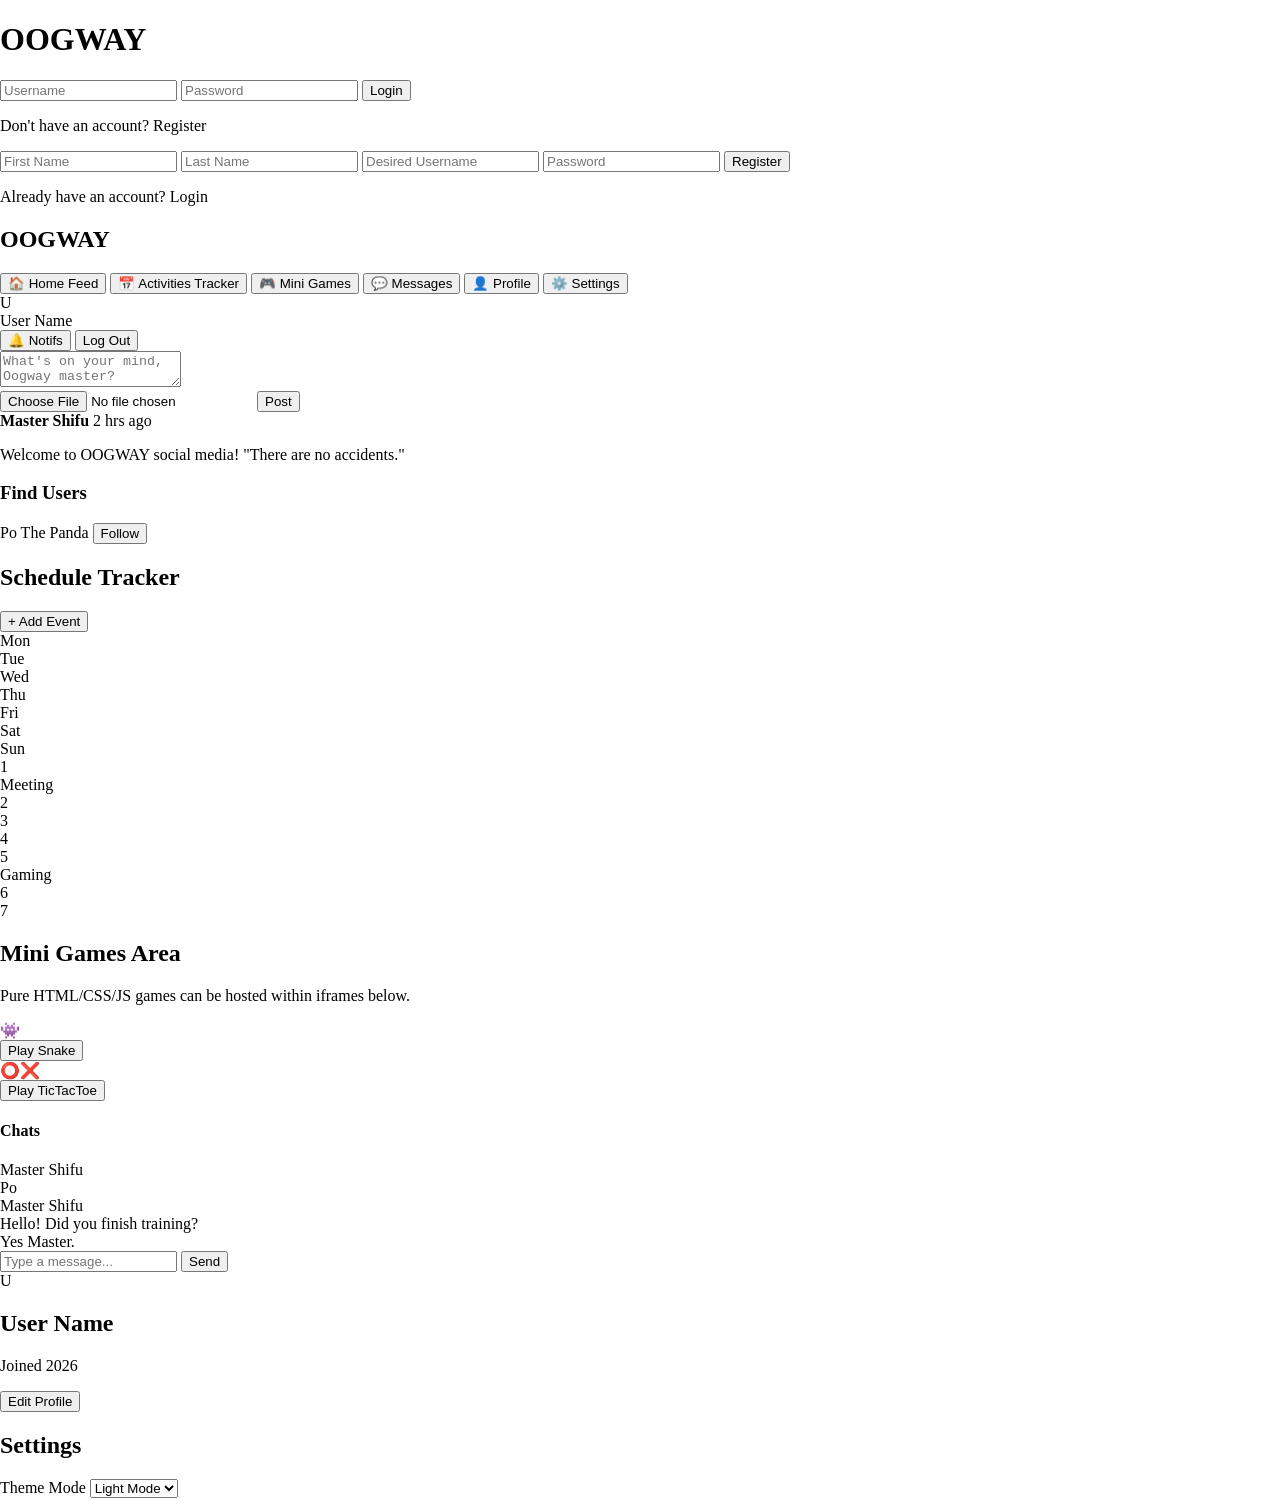
==== index.html @ 8c73542b "Initial commit" ====
<!DOCTYPE html>
<html lang="en">
<head>
    <meta charset="UTF-8">
    <meta name="viewport" content="width=device-width, initial-scale=1.0">
    <title>OOGWAY</title>
    <!-- Light & Dark Mode Variable Definitions -->
    <style>
        :root {
            --bg-main: #f0f2f5;
            --bg-card: #ffffff;
            --text-main: #050505;
            --text-sec: #65676B;
            --border: #ced0d4;
            --primary: #1877f2;
            --primary-hover: #166fe5;
        }
        body.dark {
            --bg-main: #18191a;
            --bg-card: #242526;
            --text-main: #e4e6eb;
            --text-sec: #b0b3b8;
            --border: #3e4042;
            --primary: #2d88ff;
            --primary-hover: #1877f2;
        }
        body { margin: 0; padding: 0; overflow: hidden; transition: 0.3s background; }
        
        /* Hide scrollbars for cleaner UI but allow scrolling */
        ::-webkit-scrollbar { width: 8px; }
        ::-webkit-scrollbar-thumb { background: var(--border); border-radius: 4px; }
    </style>
    <script src="https://isaiahnoelpulidosalazar.github.io/js/ECStyleSheet.js"></script>
</head>
<body class="backgroundColor-var(--bg-main) color-var(--text-main)">

    <!-- Authentication View -->
    <div id="auth-view" class="display-flex justifyContent-center alignItems-center height-100vh">
        <div class="eccard padding-30px width-400px backgroundColor-var(--bg-card)">
            <h1 class="textAlign-center color-var(--primary) margin-0_0_20px_0">OOGWAY</h1>
            
            <form id="login-form" class="display-flex flexDirection-column gap-15px">
                <input type="text" id="l-user" placeholder="Username" class="padding-10px border-1px_solid_var(--border) borderRadius-5px backgroundColor-var(--bg-main) color-var(--text-main)" required>
                <input type="password" id="l-pass" placeholder="Password" class="padding-10px border-1px_solid_var(--border) borderRadius-5px backgroundColor-var(--bg-main) color-var(--text-main)" required>
                <button type="submit" class="padding-10px backgroundColor-var(--primary) color-white border-none borderRadius-5px cursor-pointer ecbounce-5">Login</button>
                <p class="textAlign-center fontSize-14px cursor-pointer color-var(--text-sec) hover:color-var(--primary)" onclick="toggleAuth()">Don't have an account? Register</p>
            </form>

            <form id="register-form" class="display-none flexDirection-column gap-15px">
                <input type="text" id="r-fn" placeholder="First Name" class="padding-10px border-1px_solid_var(--border) borderRadius-5px backgroundColor-var(--bg-main) color-var(--text-main)" required>
                <input type="text" id="r-ln" placeholder="Last Name" class="padding-10px border-1px_solid_var(--border) borderRadius-5px backgroundColor-var(--bg-main) color-var(--text-main)" required>
                <input type="text" id="r-user" placeholder="Desired Username" class="padding-10px border-1px_solid_var(--border) borderRadius-5px backgroundColor-var(--bg-main) color-var(--text-main)" required>
                <input type="password" id="r-pass" placeholder="Password" class="padding-10px border-1px_solid_var(--border) borderRadius-5px backgroundColor-var(--bg-main) color-var(--text-main)" required>
                <button type="submit" class="padding-10px backgroundColor-#28a745 color-white border-none borderRadius-5px cursor-pointer ecbounce-5">Register</button>
                <p class="textAlign-center fontSize-14px cursor-pointer color-var(--text-sec) hover:color-var(--primary)" onclick="toggleAuth()">Already have an account? Login</p>
            </form>
        </div>
    </div>

    <!-- Main App View -->
    <div id="app-view" class="display-none width-100vw height-100vh display-flex">
        
        <!-- Sidebar -->
        <div class="width-250px backgroundColor-var(--bg-card) borderRight-1px_solid_var(--border) display-flex flexDirection-column mobile:display-none">
            <h2 class="padding-20px color-var(--primary) margin-0 borderBottom-1px_solid_var(--border)">OOGWAY</h2>
            <nav class="display-flex flexDirection-column padding-15px gap-10px flex-1">
                <button onclick="switchTab('home')" class="textAlign-left padding-10px backgroundColor-transparent border-none fontSize-16px cursor-pointer borderRadius-5px color-var(--text-main) hover:backgroundColor-var(--bg-main) ecbounce-2">🏠 Home Feed</button>
                <button onclick="switchTab('activities')" class="textAlign-left padding-10px backgroundColor-transparent border-none fontSize-16px cursor-pointer borderRadius-5px color-var(--text-main) hover:backgroundColor-var(--bg-main) ecbounce-2">📅 Activities Tracker</button>
                <button onclick="switchTab('games')" class="textAlign-left padding-10px backgroundColor-transparent border-none fontSize-16px cursor-pointer borderRadius-5px color-var(--text-main) hover:backgroundColor-var(--bg-main) ecbounce-2">🎮 Mini Games</button>
                <button onclick="switchTab('messages')" class="textAlign-left padding-10px backgroundColor-transparent border-none fontSize-16px cursor-pointer borderRadius-5px color-var(--text-main) hover:backgroundColor-var(--bg-main) ecbounce-2">💬 Messages</button>
                <button onclick="switchTab('profile')" class="textAlign-left padding-10px backgroundColor-transparent border-none fontSize-16px cursor-pointer borderRadius-5px color-var(--text-main) hover:backgroundColor-var(--bg-main) ecbounce-2">👤 Profile</button>
                <button onclick="switchTab('settings')" class="textAlign-left padding-10px backgroundColor-transparent border-none fontSize-16px cursor-pointer borderRadius-5px color-var(--text-main) hover:backgroundColor-var(--bg-main) ecbounce-2">⚙️ Settings</button>
            </nav>
        </div>

        <!-- Main Area -->
        <div class="flex-1 display-flex flexDirection-column overflow-hidden">
            
            <!-- Topbar -->
            <div class="height-60px backgroundColor-var(--bg-card) borderBottom-1px_solid_var(--border) display-flex justifyContent-space-between alignItems-center padding-0_20px">
                <div class="display-flex alignItems-center gap-10px">
                    <div class="width-35px height-35px borderRadius-50% backgroundColor-var(--primary) color-white display-flex justifyContent-center alignItems-center">U</div>
                    <span id="topbar-user" class="fontWeight-bold">User Name</span>
                </div>
                <div class="display-flex gap-15px">
                    <button class="backgroundColor-var(--bg-main) border-none padding-8px_15px borderRadius-20px cursor-pointer color-var(--text-main) ecbounce-5">🔔 Notifs</button>
                    <button onclick="logout()" class="backgroundColor-#dc3545 color-white border-none padding-8px_15px borderRadius-20px cursor-pointer ecbounce-5">Log Out</button>
                </div>
            </div>

            <!-- Content Views -->
            <div class="flex-1 overflowY-auto padding-20px position-relative display-flex justifyContent-center">
                
                <!-- Home / Social Feed -->
                <div id="view-home" class="width-100% maxWidth-600px display-flex flexDirection-column gap-20px">
                    
                    <!-- Create Post -->
                    <div class="eccard padding-15px backgroundColor-var(--bg-card)">
                        <textarea id="post-text" placeholder="What's on your mind, Oogway master?" class="width-100% minHeight-80px border-none backgroundColor-transparent color-var(--text-main) fontSize-16px resize-none outline-none"></textarea>
                        <div class="display-flex justifyContent-space-between alignItems-center marginTop-10px borderTop-1px_solid_var(--border) paddingTop-10px">
                            <input type="file" id="post-img" class="color-var(--text-sec) fontSize-12px">
                            <button onclick="createPost()" class="backgroundColor-var(--primary) color-white border-none padding-8px_20px borderRadius-5px cursor-pointer ecbounce-5">Post</button>
                        </div>
                    </div>

                    <!-- Feed Container -->
                    <div id="feed-container" class="display-flex flexDirection-column gap-15px">
                        <!-- Post templates go here dynamically -->
                        <div class="eccard padding-15px backgroundColor-var(--bg-card)">
                            <div class="display-flex alignItems-center gap-10px marginBottom-10px">
                                <b>Master Shifu</b> <span class="color-var(--text-sec) fontSize-12px">2 hrs ago</span>
                            </div>
                            <p class="margin-0">Welcome to OOGWAY social media! "There are no accidents."</p>
                        </div>
                    </div>

                    <!-- Find Users to Follow -->
                    <div class="eccard padding-15px backgroundColor-var(--bg-card) marginTop-20px">
                        <h3 class="margin-0_0_15px_0">Find Users</h3>
                        <div class="display-flex justifyContent-space-between alignItems-center borderBottom-1px_solid_var(--border) paddingBottom-10px">
                            <span>Po The Panda</span>
                            <button class="backgroundColor-var(--primary) color-white border-none padding-5px_10px borderRadius-5px cursor-pointer">Follow</button>
                        </div>
                    </div>
                </div>

                <!-- Activities / Calendar -->
                <div id="view-activities" class="display-none width-100% maxWidth-800px flexDirection-column gap-20px">
                    <div class="display-flex justifyContent-space-between alignItems-center">
                        <h2>Schedule Tracker</h2>
                        <button class="backgroundColor-var(--primary) color-white border-none padding-10px_20px borderRadius-5px cursor-pointer">+ Add Event</button>
                    </div>
                    <!-- Calendar Grid (7 columns using ecgrid) -->
                    <div class="ecgrid-7x5 gap-10px">
                        <!-- Mon - Sun Headers -->
                        <div class="textAlign-center fontWeight-bold">Mon</div><div class="textAlign-center fontWeight-bold">Tue</div>
                        <div class="textAlign-center fontWeight-bold">Wed</div><div class="textAlign-center fontWeight-bold">Thu</div>
                        <div class="textAlign-center fontWeight-bold">Fri</div><div class="textAlign-center fontWeight-bold">Sat</div>
                        <div class="textAlign-center fontWeight-bold">Sun</div>
                        <!-- Mock Days -->
                        <div class="minHeight-80px border-1px_solid_var(--border) padding-5px backgroundColor-var(--bg-card)">
                            <span class="fontSize-12px">1</span>
                            <div class="backgroundColor-#28a745 color-white fontSize-10px padding-2px borderRadius-3px marginTop-5px">Meeting</div>
                        </div>
                        <div class="minHeight-80px border-1px_solid_var(--border) padding-5px backgroundColor-var(--bg-card)"><span class="fontSize-12px">2</span></div>
                        <div class="minHeight-80px border-1px_solid_var(--border) padding-5px backgroundColor-var(--bg-card)"><span class="fontSize-12px">3</span></div>
                        <div class="minHeight-80px border-1px_solid_var(--border) padding-5px backgroundColor-var(--bg-card)"><span class="fontSize-12px">4</span></div>
                        <div class="minHeight-80px border-1px_solid_var(--border) padding-5px backgroundColor-var(--bg-card)">
                            <span class="fontSize-12px">5</span>
                            <div class="backgroundColor-var(--primary) color-white fontSize-10px padding-2px borderRadius-3px marginTop-5px">Gaming</div>
                        </div>
                        <div class="minHeight-80px border-1px_solid_var(--border) padding-5px backgroundColor-var(--bg-card)"><span class="fontSize-12px">6</span></div>
                        <div class="minHeight-80px border-1px_solid_var(--border) padding-5px backgroundColor-var(--bg-card)"><span class="fontSize-12px">7</span></div>
                    </div>
                </div>

                <!-- Mini Games Section -->
                <div id="view-games" class="display-none width-100% maxWidth-800px flexDirection-column gap-20px">
                    <h2>Mini Games Area</h2>
                    <p class="color-var(--text-sec)">Pure HTML/CSS/JS games can be hosted within iframes below.</p>
                    <div class="ecgrid-2x2 gap-20px">
                        <div class="eccard padding-20px backgroundColor-var(--bg-card) display-flex flexDirection-column alignItems-center">
                            <div class="width-100% height-150px backgroundColor-var(--bg-main) marginBottom-15px display-flex justifyContent-center alignItems-center">👾</div>
                            <button class="width-100% backgroundColor-var(--primary) color-white border-none padding-10px borderRadius-5px cursor-pointer ecbounce-5">Play Snake</button>
                        </div>
                        <div class="eccard padding-20px backgroundColor-var(--bg-card) display-flex flexDirection-column alignItems-center">
                            <div class="width-100% height-150px backgroundColor-var(--bg-main) marginBottom-15px display-flex justifyContent-center alignItems-center">⭕❌</div>
                            <button class="width-100% backgroundColor-var(--primary) color-white border-none padding-10px borderRadius-5px cursor-pointer ecbounce-5">Play TicTacToe</button>
                        </div>
                    </div>
                </div>

                <!-- Messages -->
                <div id="view-messages" class="display-none width-100% maxWidth-800px height-100% flexDirection-row gap-15px">
                    <div class="width-200px eccard backgroundColor-var(--bg-card) padding-10px overflowY-auto">
                        <h4 class="margin-0_0_10px_0">Chats</h4>
                        <div class="padding-10px backgroundColor-var(--bg-main) borderRadius-5px cursor-pointer marginBottom-5px">Master Shifu</div>
                        <div class="padding-10px hover:backgroundColor-var(--bg-main) borderRadius-5px cursor-pointer">Po</div>
                    </div>
                    <div class="flex-1 eccard backgroundColor-var(--bg-card) display-flex flexDirection-column">
                        <div class="padding-15px borderBottom-1px_solid_var(--border) fontWeight-bold">Master Shifu</div>
                        <div class="flex-1 padding-15px overflowY-auto display-flex flexDirection-column gap-10px">
                            <div class="alignSelf-flex-start backgroundColor-var(--bg-main) padding-10px borderRadius-10px">Hello! Did you finish training?</div>
                            <div class="alignSelf-flex-end backgroundColor-var(--primary) color-white padding-10px borderRadius-10px">Yes Master.</div>
                        </div>
                        <div class="padding-10px borderTop-1px_solid_var(--border) display-flex gap-10px">
                            <input type="text" class="flex-1 border-1px_solid_var(--border) borderRadius-20px padding-0_15px backgroundColor-var(--bg-main) color-var(--text-main)" placeholder="Type a message...">
                            <button class="backgroundColor-var(--primary) color-white border-none padding-10px_15px borderRadius-20px cursor-pointer">Send</button>
                        </div>
                    </div>
                </div>

                <!-- Profile -->
                <div id="view-profile" class="display-none width-100% maxWidth-600px flexDirection-column gap-20px">
                    <div class="eccard padding-30px backgroundColor-var(--bg-card) display-flex flexDirection-column alignItems-center">
                        <div class="width-100px height-100px borderRadius-50% backgroundColor-var(--primary) color-white display-flex justifyContent-center alignItems-center fontSize-40px marginBottom-15px">U</div>
                        <h2 id="prof-name" class="margin-0">User Name</h2>
                        <p class="color-var(--text-sec)">Joined 2026</p>
                        <button class="border-1px_solid_var(--border) backgroundColor-transparent padding-8px_15px borderRadius-5px cursor-pointer color-var(--text-main)">Edit Profile</button>
                    </div>
                </div>

                <!-- Settings -->
                <div id="view-settings" class="display-none width-100% maxWidth-600px flexDirection-column gap-20px">
                    <div class="eccard padding-20px backgroundColor-var(--bg-card)">
                        <h2>Settings</h2>
                        <div class="display-flex justifyContent-space-between alignItems-center padding-10px_0 borderBottom-1px_solid_var(--border)">
                            <span>Theme Mode</span>
                            <select id="theme-selector" onchange="changeTheme(this.value)" class="padding-5px border-1px_solid_var(--border) borderRadius-5px backgroundColor-var(--bg-main) color-var(--text-main)">
                                <option value="light">Light Mode</option>
                                <option value="dark">Dark Mode</option>
                            </select>
                        </div>
                    </div>
                </div>

            </div>
        </div>
    </div>

    <!-- App Logic -->
    <script>
        let currentUser = null;
        const apiBase = 'https://oogway-gc-api.vercel.app/';

        // Helper toggles Auth screen
        function toggleAuth() {
            const login = document.getElementById('login-form');
            const reg = document.getElementById('register-form');
            if (login.classList.contains('display-none')) {
                login.classList.remove('display-none');
                login.classList.add('display-flex');
                reg.classList.add('display-none');
                reg.classList.remove('display-flex');
            } else {
                login.classList.add('display-none');
                login.classList.remove('display-flex');
                reg.classList.remove('display-none');
                reg.classList.add('display-flex');
            }
        }

        // Tab Switcher
        function switchTab(tabId) {
            const views = document.querySelectorAll('[id^="view-"]');
            views.forEach(v => {
                v.classList.remove('display-flex');
                v.classList.add('display-none');
            });
            const target = document.getElementById(`view-${tabId}`);
            target.classList.remove('display-none');
            target.classList.add('display-flex');
        }

        // Apply theme 
        function applyTheme(theme) {
            if (theme === 'dark') {
                document.body.classList.add('dark');
            } else {
                document.body.classList.remove('dark');
            }
            document.getElementById('theme-selector').value = theme;
        }

        function changeTheme(theme) {
            applyTheme(theme);
            const token = localStorage.getItem('token');
            if(token) {
                // Async save to DB
                fetch(`${apiBase}/settings/theme`, {
                    method: 'PUT',
                    headers: { 'Content-Type': 'application/json', 'Authorization': token },
                    body: JSON.stringify({ theme })
                });
            }
        }

        // Login Logic
        document.getElementById('login-form').addEventListener('submit', async (e) => {
            e.preventDefault();
            const username = document.getElementById('l-user').value;
            const password = document.getElementById('l-pass').value;
            
            const res = await fetch(`${apiBase}/login`, {
                method: 'POST',
                headers: { 'Content-Type': 'application/json' },
                body: JSON.stringify({ username, password })
            });

            if (res.ok) {
                const data = await res.json();
                localStorage.setItem('token', data.token);
                currentUser = data.user;
                
                applyTheme(data.theme);
                document.getElementById('topbar-user').innerText = currentUser.name;
                document.getElementById('prof-name').innerText = currentUser.name;

                document.getElementById('auth-view').classList.add('display-none');
                document.getElementById('app-view').classList.remove('display-none');
            } else {
                const err = await res.json();
                alert(err.error);
            }
        });

        // Register Logic
        document.getElementById('register-form').addEventListener('submit', async (e) => {
            e.preventDefault();
            const body = {
                firstName: document.getElementById('r-fn').value,
                lastName: document.getElementById('r-ln').value,
                username: document.getElementById('r-user').value,
                password: document.getElementById('r-pass').value,
            };

            const res = await fetch(`${apiBase}/register`, {
                method: 'POST',
                headers: { 'Content-Type': 'application/json' },
                body: JSON.stringify(body)
            });

            if (res.ok) {
                alert('Success! Please login.');
                toggleAuth();
            } else {
                const err = await res.json();
                alert(err.error);
            }
        });

        // Logout
        function logout() {
            localStorage.removeItem('token');
            currentUser = null;
            document.getElementById('app-view').classList.add('display-none');
            document.getElementById('auth-view').classList.remove('display-none');
        }

        // Post creation (Uses Multi-part form-data for Images)
        async function createPost() {
            const text = document.getElementById('post-text').value;
            const file = document.getElementById('post-img').files[0];
            const token = localStorage.getItem('token');

            if (!text && !file) return alert('Post cannot be empty!');

            const formData = new FormData();
            formData.append('content', text);
            if (file) formData.append('image', file);

            const res = await fetch(`${apiBase}/posts`, {
                method: 'POST',
                headers: { 'Authorization': token },
                body: formData
            });

            if(res.ok) {
                document.getElementById('post-text').value = '';
                document.getElementById('post-img').value = '';
                alert('Posted successfully!');
            }
        }
    </script>
</body>
</html>
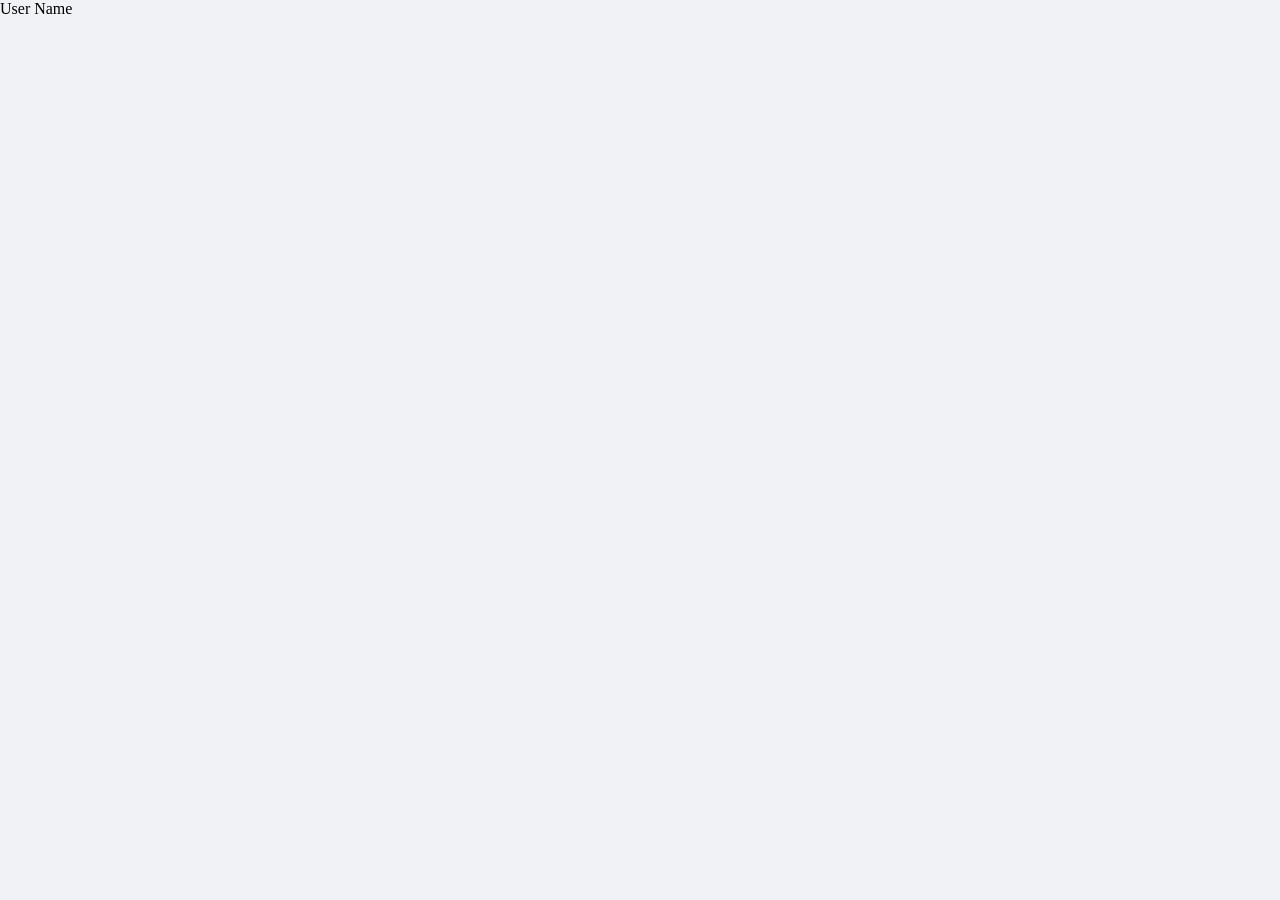
==== commit 4354bc21: "update full 1" ====
--- a/index.html
+++ b/index.html
@@ -4,363 +4,598 @@
     <meta charset="UTF-8">
     <meta name="viewport" content="width=device-width, initial-scale=1.0">
     <title>OOGWAY</title>
-    <!-- Light & Dark Mode Variable Definitions -->
+    <!-- Basic resets, specific theme variables are handled by ECElements -->
     <style>
-        :root {
-            --bg-main: #f0f2f5;
-            --bg-card: #ffffff;
-            --text-main: #050505;
-            --text-sec: #65676B;
-            --border: #ced0d4;
-            --primary: #1877f2;
-            --primary-hover: #166fe5;
-        }
-        body.dark {
-            --bg-main: #18191a;
-            --bg-card: #242526;
-            --text-main: #e4e6eb;
-            --text-sec: #b0b3b8;
-            --border: #3e4042;
-            --primary: #2d88ff;
-            --primary-hover: #1877f2;
-        }
-        body { margin: 0; padding: 0; overflow: hidden; transition: 0.3s background; }
-        
-        /* Hide scrollbars for cleaner UI but allow scrolling */
+        body { margin: 0; padding: 0; overflow: hidden; background: var(--ec-bg, #f0f2f5); transition: background 0.3s; }
         ::-webkit-scrollbar { width: 8px; }
-        ::-webkit-scrollbar-thumb { background: var(--border); border-radius: 4px; }
+        ::-webkit-scrollbar-thumb { background: var(--ec-border, #ced0d4); border-radius: 4px; }
+        .chat-bubble { padding: 10px; border-radius: 12px; margin-bottom: 8px; max-width: 80%; width: fit-content; }
+        .chat-mine { background: var(--ec-accent, #1a73e8); color: white; align-self: flex-end; }
+        .chat-theirs { background: var(--ec-surface, #f8f9fa); color: var(--ec-text, #212529); align-self: flex-start; border: 1px solid var(--ec-border); }
     </style>
     <script src="https://isaiahnoelpulidosalazar.github.io/js/ECStyleSheet.js"></script>
+    <script src="https://isaiahnoelpulidosalazar.github.io/js/ECElements.js"></script>
 </head>
-<body class="backgroundColor-var(--bg-main) color-var(--text-main)">
-
-    <!-- Authentication View -->
+<body class="boxSizing-border-box fontFamily--apple-system,_BlinkMacSystemFont,_'Segoe_UI',_Roboto,_sans-serif">
+
+    <!-- AUTHENTICATION VIEW -->
     <div id="auth-view" class="display-flex justifyContent-center alignItems-center height-100vh">
-        <div class="eccard padding-30px width-400px backgroundColor-var(--bg-card)">
-            <h1 class="textAlign-center color-var(--primary) margin-0_0_20px_0">OOGWAY</h1>
-            
-            <form id="login-form" class="display-flex flexDirection-column gap-15px">
-                <input type="text" id="l-user" placeholder="Username" class="padding-10px border-1px_solid_var(--border) borderRadius-5px backgroundColor-var(--bg-main) color-var(--text-main)" required>
-                <input type="password" id="l-pass" placeholder="Password" class="padding-10px border-1px_solid_var(--border) borderRadius-5px backgroundColor-var(--bg-main) color-var(--text-main)" required>
-                <button type="submit" class="padding-10px backgroundColor-var(--primary) color-white border-none borderRadius-5px cursor-pointer ecbounce-5">Login</button>
-                <p class="textAlign-center fontSize-14px cursor-pointer color-var(--text-sec) hover:color-var(--primary)" onclick="toggleAuth()">Don't have an account? Register</p>
-            </form>
-
-            <form id="register-form" class="display-none flexDirection-column gap-15px">
-                <input type="text" id="r-fn" placeholder="First Name" class="padding-10px border-1px_solid_var(--border) borderRadius-5px backgroundColor-var(--bg-main) color-var(--text-main)" required>
-                <input type="text" id="r-ln" placeholder="Last Name" class="padding-10px border-1px_solid_var(--border) borderRadius-5px backgroundColor-var(--bg-main) color-var(--text-main)" required>
-                <input type="text" id="r-user" placeholder="Desired Username" class="padding-10px border-1px_solid_var(--border) borderRadius-5px backgroundColor-var(--bg-main) color-var(--text-main)" required>
-                <input type="password" id="r-pass" placeholder="Password" class="padding-10px border-1px_solid_var(--border) borderRadius-5px backgroundColor-var(--bg-main) color-var(--text-main)" required>
-                <button type="submit" class="padding-10px backgroundColor-#28a745 color-white border-none borderRadius-5px cursor-pointer ecbounce-5">Register</button>
-                <p class="textAlign-center fontSize-14px cursor-pointer color-var(--text-sec) hover:color-var(--primary)" onclick="toggleAuth()">Already have an account? Login</p>
-            </form>
-        </div>
+        <div id="auth-container" class="width-100% maxWidth-400px"></div>
     </div>
 
-    <!-- Main App View -->
+    <!-- MAIN APP VIEW -->
     <div id="app-view" class="display-none width-100vw height-100vh display-flex">
-        
-        <!-- Sidebar -->
-        <div class="width-250px backgroundColor-var(--bg-card) borderRight-1px_solid_var(--border) display-flex flexDirection-column mobile:display-none">
-            <h2 class="padding-20px color-var(--primary) margin-0 borderBottom-1px_solid_var(--border)">OOGWAY</h2>
-            <nav class="display-flex flexDirection-column padding-15px gap-10px flex-1">
-                <button onclick="switchTab('home')" class="textAlign-left padding-10px backgroundColor-transparent border-none fontSize-16px cursor-pointer borderRadius-5px color-var(--text-main) hover:backgroundColor-var(--bg-main) ecbounce-2">🏠 Home Feed</button>
-                <button onclick="switchTab('activities')" class="textAlign-left padding-10px backgroundColor-transparent border-none fontSize-16px cursor-pointer borderRadius-5px color-var(--text-main) hover:backgroundColor-var(--bg-main) ecbounce-2">📅 Activities Tracker</button>
-                <button onclick="switchTab('games')" class="textAlign-left padding-10px backgroundColor-transparent border-none fontSize-16px cursor-pointer borderRadius-5px color-var(--text-main) hover:backgroundColor-var(--bg-main) ecbounce-2">🎮 Mini Games</button>
-                <button onclick="switchTab('messages')" class="textAlign-left padding-10px backgroundColor-transparent border-none fontSize-16px cursor-pointer borderRadius-5px color-var(--text-main) hover:backgroundColor-var(--bg-main) ecbounce-2">💬 Messages</button>
-                <button onclick="switchTab('profile')" class="textAlign-left padding-10px backgroundColor-transparent border-none fontSize-16px cursor-pointer borderRadius-5px color-var(--text-main) hover:backgroundColor-var(--bg-main) ecbounce-2">👤 Profile</button>
-                <button onclick="switchTab('settings')" class="textAlign-left padding-10px backgroundColor-transparent border-none fontSize-16px cursor-pointer borderRadius-5px color-var(--text-main) hover:backgroundColor-var(--bg-main) ecbounce-2">⚙️ Settings</button>
-            </nav>
-        </div>
+        <!-- Sidebar container -->
+        <div id="sidebar-container" class="width-250px borderRight-1px_solid_var(--ec-border,_#dee2e6) background-var(--ec-bg,_#fff) display-flex flexDirection-column mobile:display-none"></div>
 
         <!-- Main Area -->
         <div class="flex-1 display-flex flexDirection-column overflow-hidden">
-            
-            <!-- Topbar -->
-            <div class="height-60px backgroundColor-var(--bg-card) borderBottom-1px_solid_var(--border) display-flex justifyContent-space-between alignItems-center padding-0_20px">
-                <div class="display-flex alignItems-center gap-10px">
-                    <div class="width-35px height-35px borderRadius-50% backgroundColor-var(--primary) color-white display-flex justifyContent-center alignItems-center">U</div>
-                    <span id="topbar-user" class="fontWeight-bold">User Name</span>
+            <!-- Custom Topbar (Not using ECTopbar as requested) -->
+            <div class="height-60px background-var(--ec-bg,_#fff) borderBottom-1px_solid_var(--ec-border,_#dee2e6) display-flex justifyContent-space-between alignItems-center padding-0_20px zIndex-800">
+                <div class="display-flex alignItems-center gap-10px" id="topbar-left">
+                    <!-- Avatar injected here -->
+                    <span id="topbar-user" class="fontWeight-600 color-var(--ec-text,_#212529)">User Name</span>
                 </div>
-                <div class="display-flex gap-15px">
-                    <button class="backgroundColor-var(--bg-main) border-none padding-8px_15px borderRadius-20px cursor-pointer color-var(--text-main) ecbounce-5">🔔 Notifs</button>
-                    <button onclick="logout()" class="backgroundColor-#dc3545 color-white border-none padding-8px_15px borderRadius-20px cursor-pointer ecbounce-5">Log Out</button>
+                <div class="display-flex gap-15px alignItems-center" id="topbar-actions">
+                    <!-- Notifications and Logout injected here -->
                 </div>
             </div>
 
-            <!-- Content Views -->
-            <div class="flex-1 overflowY-auto padding-20px position-relative display-flex justifyContent-center">
-                
-                <!-- Home / Social Feed -->
-                <div id="view-home" class="width-100% maxWidth-600px display-flex flexDirection-column gap-20px">
-                    
-                    <!-- Create Post -->
-                    <div class="eccard padding-15px backgroundColor-var(--bg-card)">
-                        <textarea id="post-text" placeholder="What's on your mind, Oogway master?" class="width-100% minHeight-80px border-none backgroundColor-transparent color-var(--text-main) fontSize-16px resize-none outline-none"></textarea>
-                        <div class="display-flex justifyContent-space-between alignItems-center marginTop-10px borderTop-1px_solid_var(--border) paddingTop-10px">
-                            <input type="file" id="post-img" class="color-var(--text-sec) fontSize-12px">
-                            <button onclick="createPost()" class="backgroundColor-var(--primary) color-white border-none padding-8px_20px borderRadius-5px cursor-pointer ecbounce-5">Post</button>
-                        </div>
-                    </div>
-
-                    <!-- Feed Container -->
-                    <div id="feed-container" class="display-flex flexDirection-column gap-15px">
-                        <!-- Post templates go here dynamically -->
-                        <div class="eccard padding-15px backgroundColor-var(--bg-card)">
-                            <div class="display-flex alignItems-center gap-10px marginBottom-10px">
-                                <b>Master Shifu</b> <span class="color-var(--text-sec) fontSize-12px">2 hrs ago</span>
-                            </div>
-                            <p class="margin-0">Welcome to OOGWAY social media! "There are no accidents."</p>
-                        </div>
-                    </div>
-
-                    <!-- Find Users to Follow -->
-                    <div class="eccard padding-15px backgroundColor-var(--bg-card) marginTop-20px">
-                        <h3 class="margin-0_0_15px_0">Find Users</h3>
-                        <div class="display-flex justifyContent-space-between alignItems-center borderBottom-1px_solid_var(--border) paddingBottom-10px">
-                            <span>Po The Panda</span>
-                            <button class="backgroundColor-var(--primary) color-white border-none padding-5px_10px borderRadius-5px cursor-pointer">Follow</button>
-                        </div>
-                    </div>
-                </div>
-
-                <!-- Activities / Calendar -->
-                <div id="view-activities" class="display-none width-100% maxWidth-800px flexDirection-column gap-20px">
-                    <div class="display-flex justifyContent-space-between alignItems-center">
-                        <h2>Schedule Tracker</h2>
-                        <button class="backgroundColor-var(--primary) color-white border-none padding-10px_20px borderRadius-5px cursor-pointer">+ Add Event</button>
-                    </div>
-                    <!-- Calendar Grid (7 columns using ecgrid) -->
-                    <div class="ecgrid-7x5 gap-10px">
-                        <!-- Mon - Sun Headers -->
-                        <div class="textAlign-center fontWeight-bold">Mon</div><div class="textAlign-center fontWeight-bold">Tue</div>
-                        <div class="textAlign-center fontWeight-bold">Wed</div><div class="textAlign-center fontWeight-bold">Thu</div>
-                        <div class="textAlign-center fontWeight-bold">Fri</div><div class="textAlign-center fontWeight-bold">Sat</div>
-                        <div class="textAlign-center fontWeight-bold">Sun</div>
-                        <!-- Mock Days -->
-                        <div class="minHeight-80px border-1px_solid_var(--border) padding-5px backgroundColor-var(--bg-card)">
-                            <span class="fontSize-12px">1</span>
-                            <div class="backgroundColor-#28a745 color-white fontSize-10px padding-2px borderRadius-3px marginTop-5px">Meeting</div>
-                        </div>
-                        <div class="minHeight-80px border-1px_solid_var(--border) padding-5px backgroundColor-var(--bg-card)"><span class="fontSize-12px">2</span></div>
-                        <div class="minHeight-80px border-1px_solid_var(--border) padding-5px backgroundColor-var(--bg-card)"><span class="fontSize-12px">3</span></div>
-                        <div class="minHeight-80px border-1px_solid_var(--border) padding-5px backgroundColor-var(--bg-card)"><span class="fontSize-12px">4</span></div>
-                        <div class="minHeight-80px border-1px_solid_var(--border) padding-5px backgroundColor-var(--bg-card)">
-                            <span class="fontSize-12px">5</span>
-                            <div class="backgroundColor-var(--primary) color-white fontSize-10px padding-2px borderRadius-3px marginTop-5px">Gaming</div>
-                        </div>
-                        <div class="minHeight-80px border-1px_solid_var(--border) padding-5px backgroundColor-var(--bg-card)"><span class="fontSize-12px">6</span></div>
-                        <div class="minHeight-80px border-1px_solid_var(--border) padding-5px backgroundColor-var(--bg-card)"><span class="fontSize-12px">7</span></div>
-                    </div>
-                </div>
-
-                <!-- Mini Games Section -->
-                <div id="view-games" class="display-none width-100% maxWidth-800px flexDirection-column gap-20px">
-                    <h2>Mini Games Area</h2>
-                    <p class="color-var(--text-sec)">Pure HTML/CSS/JS games can be hosted within iframes below.</p>
-                    <div class="ecgrid-2x2 gap-20px">
-                        <div class="eccard padding-20px backgroundColor-var(--bg-card) display-flex flexDirection-column alignItems-center">
-                            <div class="width-100% height-150px backgroundColor-var(--bg-main) marginBottom-15px display-flex justifyContent-center alignItems-center">👾</div>
-                            <button class="width-100% backgroundColor-var(--primary) color-white border-none padding-10px borderRadius-5px cursor-pointer ecbounce-5">Play Snake</button>
-                        </div>
-                        <div class="eccard padding-20px backgroundColor-var(--bg-card) display-flex flexDirection-column alignItems-center">
-                            <div class="width-100% height-150px backgroundColor-var(--bg-main) marginBottom-15px display-flex justifyContent-center alignItems-center">⭕❌</div>
-                            <button class="width-100% backgroundColor-var(--primary) color-white border-none padding-10px borderRadius-5px cursor-pointer ecbounce-5">Play TicTacToe</button>
-                        </div>
-                    </div>
-                </div>
-
-                <!-- Messages -->
-                <div id="view-messages" class="display-none width-100% maxWidth-800px height-100% flexDirection-row gap-15px">
-                    <div class="width-200px eccard backgroundColor-var(--bg-card) padding-10px overflowY-auto">
-                        <h4 class="margin-0_0_10px_0">Chats</h4>
-                        <div class="padding-10px backgroundColor-var(--bg-main) borderRadius-5px cursor-pointer marginBottom-5px">Master Shifu</div>
-                        <div class="padding-10px hover:backgroundColor-var(--bg-main) borderRadius-5px cursor-pointer">Po</div>
-                    </div>
-                    <div class="flex-1 eccard backgroundColor-var(--bg-card) display-flex flexDirection-column">
-                        <div class="padding-15px borderBottom-1px_solid_var(--border) fontWeight-bold">Master Shifu</div>
-                        <div class="flex-1 padding-15px overflowY-auto display-flex flexDirection-column gap-10px">
-                            <div class="alignSelf-flex-start backgroundColor-var(--bg-main) padding-10px borderRadius-10px">Hello! Did you finish training?</div>
-                            <div class="alignSelf-flex-end backgroundColor-var(--primary) color-white padding-10px borderRadius-10px">Yes Master.</div>
-                        </div>
-                        <div class="padding-10px borderTop-1px_solid_var(--border) display-flex gap-10px">
-                            <input type="text" class="flex-1 border-1px_solid_var(--border) borderRadius-20px padding-0_15px backgroundColor-var(--bg-main) color-var(--text-main)" placeholder="Type a message...">
-                            <button class="backgroundColor-var(--primary) color-white border-none padding-10px_15px borderRadius-20px cursor-pointer">Send</button>
-                        </div>
-                    </div>
-                </div>
-
-                <!-- Profile -->
-                <div id="view-profile" class="display-none width-100% maxWidth-600px flexDirection-column gap-20px">
-                    <div class="eccard padding-30px backgroundColor-var(--bg-card) display-flex flexDirection-column alignItems-center">
-                        <div class="width-100px height-100px borderRadius-50% backgroundColor-var(--primary) color-white display-flex justifyContent-center alignItems-center fontSize-40px marginBottom-15px">U</div>
-                        <h2 id="prof-name" class="margin-0">User Name</h2>
-                        <p class="color-var(--text-sec)">Joined 2026</p>
-                        <button class="border-1px_solid_var(--border) backgroundColor-transparent padding-8px_15px borderRadius-5px cursor-pointer color-var(--text-main)">Edit Profile</button>
-                    </div>
-                </div>
-
-                <!-- Settings -->
-                <div id="view-settings" class="display-none width-100% maxWidth-600px flexDirection-column gap-20px">
-                    <div class="eccard padding-20px backgroundColor-var(--bg-card)">
-                        <h2>Settings</h2>
-                        <div class="display-flex justifyContent-space-between alignItems-center padding-10px_0 borderBottom-1px_solid_var(--border)">
-                            <span>Theme Mode</span>
-                            <select id="theme-selector" onchange="changeTheme(this.value)" class="padding-5px border-1px_solid_var(--border) borderRadius-5px backgroundColor-var(--bg-main) color-var(--text-main)">
-                                <option value="light">Light Mode</option>
-                                <option value="dark">Dark Mode</option>
-                            </select>
-                        </div>
-                    </div>
-                </div>
-
+            <!-- Content Views Container -->
+            <div id="views-container" class="flex-1 overflowY-auto padding-20px position-relative display-flex justifyContent-center background-var(--ec-surface,_#f8f9fa)">
+                <div id="view-home" class="width-100% maxWidth-600px display-flex flexDirection-column gap-20px"></div>
+                <div id="view-activities" class="display-none width-100% maxWidth-800px flexDirection-column gap-20px"></div>
+                <div id="view-games" class="display-none width-100% maxWidth-800px flexDirection-column gap-20px"></div>
+                <div id="view-messages" class="display-none width-100% maxWidth-800px height-100% flexDirection-row gap-15px"></div>
+                <div id="view-profile" class="display-none width-100% maxWidth-600px flexDirection-column gap-20px"></div>
+                <div id="view-settings" class="display-none width-100% maxWidth-600px flexDirection-column gap-20px"></div>
             </div>
         </div>
     </div>
 
-    <!-- App Logic -->
+    <!-- Application Logic -->
     <script>
+        const API_BASE = 'https://oogway-gc-api.vercel.app/api'; 
         let currentUser = null;
-        const apiBase = 'https://oogway-gc-api.vercel.app/';
-
-        // Helper toggles Auth screen
-        function toggleAuth() {
-            const login = document.getElementById('login-form');
-            const reg = document.getElementById('register-form');
-            if (login.classList.contains('display-none')) {
-                login.classList.remove('display-none');
-                login.classList.add('display-flex');
-                reg.classList.add('display-none');
-                reg.classList.remove('display-flex');
-            } else {
-                login.classList.add('display-none');
-                login.classList.remove('display-flex');
-                reg.classList.remove('display-none');
-                reg.classList.add('display-flex');
+        let authToken = null;
+        let globalThemeColor = ECTheme.Blue; 
+
+        // ---------------------------------------------------------
+        // 1. CORE & API UTILS
+        // ---------------------------------------------------------
+        async function apiFetch(endpoint, options = {}) {
+            if (!options.headers) options.headers = {};
+            if (authToken) options.headers['Authorization'] = authToken;
+            if (!(options.body instanceof FormData) && typeof options.body === 'object') {
+                options.headers['Content-Type'] = 'application/json';
+                options.body = JSON.stringify(options.body);
             }
-        }
-
-        // Tab Switcher
+            const res = await fetch(`${API_BASE}${endpoint}`, options);
+            if (!res.ok) {
+                const err = await res.json().catch(() => ({ error: 'API Error' }));
+                throw new Error(err.error || 'Server Error');
+            }
+            return res.json();
+        }
+
+        // Convert file to Base64 (For real post functionality)
+        function fileToBase64(file) {
+            return new Promise((resolve, reject) => {
+                const reader = new FileReader();
+                reader.readAsDataURL(file);
+                reader.onload = () => resolve(reader.result);
+                reader.onerror = error => reject(error);
+            });
+        }
+
         function switchTab(tabId) {
-            const views = document.querySelectorAll('[id^="view-"]');
-            views.forEach(v => {
+            document.querySelectorAll('[id^="view-"]').forEach(v => {
                 v.classList.remove('display-flex');
                 v.classList.add('display-none');
             });
             const target = document.getElementById(`view-${tabId}`);
             target.classList.remove('display-none');
             target.classList.add('display-flex');
-        }
-
-        // Apply theme 
-        function applyTheme(theme) {
-            if (theme === 'dark') {
-                document.body.classList.add('dark');
+            
+            // Trigger specific data reloads
+            if(tabId === 'home') loadHomeFeed();
+            if(tabId === 'activities') loadActivities();
+            if(tabId === 'messages') loadMessagesUI();
+        }
+
+        function applyThemeSettings(mode, colorName) {
+            // Apply Mode (Light/Dark)
+            if (mode === 'dark') {
+                document.body.style.setProperty('--ec-bg', '#1a1a2e');
+                document.body.style.setProperty('--ec-surface', '#16213e');
+                document.body.style.setProperty('--ec-text', '#e0e0e0');
+                document.body.style.setProperty('--ec-border', '#0f3460');
             } else {
-                document.body.classList.remove('dark');
+                document.body.style.setProperty('--ec-bg', '#ffffff');
+                document.body.style.setProperty('--ec-surface', '#f8f9fa');
+                document.body.style.setProperty('--ec-text', '#212529');
+                document.body.style.setProperty('--ec-border', '#dee2e6');
             }
-            document.getElementById('theme-selector').value = theme;
-        }
-
-        function changeTheme(theme) {
-            applyTheme(theme);
-            const token = localStorage.getItem('token');
-            if(token) {
-                // Async save to DB
-                fetch(`${apiBase}/settings/theme`, {
-                    method: 'PUT',
-                    headers: { 'Content-Type': 'application/json', 'Authorization': token },
-                    body: JSON.stringify({ theme })
-                });
+            // Apply Accent Color
+            const colors = { blue: '#1a73e8', green: '#2e7d32', red: '#c62828', purple: '#6a1b9a', orange: '#e65100' };
+            if (colors[colorName]) {
+                document.body.style.setProperty('--ec-accent', colors[colorName]);
             }
         }
 
-        // Login Logic
-        document.getElementById('login-form').addEventListener('submit', async (e) => {
-            e.preventDefault();
-            const username = document.getElementById('l-user').value;
-            const password = document.getElementById('l-pass').value;
-            
-            const res = await fetch(`${apiBase}/login`, {
-                method: 'POST',
-                headers: { 'Content-Type': 'application/json' },
-                body: JSON.stringify({ username, password })
-            });
-
-            if (res.ok) {
-                const data = await res.json();
-                localStorage.setItem('token', data.token);
-                currentUser = data.user;
-                
-                applyTheme(data.theme);
-                document.getElementById('topbar-user').innerText = currentUser.name;
-                document.getElementById('prof-name').innerText = currentUser.name;
-
+        // ---------------------------------------------------------
+        // 2. AUTHENTICATION & INIT
+        // ---------------------------------------------------------
+        function initApp() {
+            authToken = localStorage.getItem('token');
+            const storedUser = localStorage.getItem('user');
+
+            if (authToken && storedUser) {
+                currentUser = JSON.parse(storedUser);
+                applyThemeSettings(currentUser.themeMode || 'light', currentUser.themeColor || 'blue');
                 document.getElementById('auth-view').classList.add('display-none');
                 document.getElementById('app-view').classList.remove('display-none');
+                buildUI();
             } else {
-                const err = await res.json();
-                alert(err.error);
+                document.getElementById('auth-view').classList.remove('display-none');
+                document.getElementById('app-view').classList.add('display-none');
+                buildAuthUI();
             }
-        });
-
-        // Register Logic
-        document.getElementById('register-form').addEventListener('submit', async (e) => {
-            e.preventDefault();
-            const body = {
-                firstName: document.getElementById('r-fn').value,
-                lastName: document.getElementById('r-ln').value,
-                username: document.getElementById('r-user').value,
-                password: document.getElementById('r-pass').value,
-            };
-
-            const res = await fetch(`${apiBase}/register`, {
-                method: 'POST',
-                headers: { 'Content-Type': 'application/json' },
-                body: JSON.stringify(body)
-            });
-
-            if (res.ok) {
-                alert('Success! Please login.');
-                toggleAuth();
-            } else {
-                const err = await res.json();
-                alert(err.error);
+        }
+
+        function logout() {
+            localStorage.clear();
+            authToken = null;
+            currentUser = null;
+            window.location.reload();
+        }
+
+        function buildAuthUI() {
+            const container = document.getElementById('auth-container');
+            container.innerHTML = '';
+            
+            const card = new ECBasicCard();
+            const title = document.createElement('h1');
+            title.className = "color-var(--ec-accent,_#1a73e8) textAlign-center margin-0_0_20px";
+            title.textContent = "OOGWAY";
+            card.append(title);
+
+            // Login Elements
+            const loginBox = document.createElement('div');
+            loginBox.className = "display-flex flexDirection-column gap-15px";
+            const userTxt = new ECTextbox({ placeholder: "Username" });
+            const passTxt = new ECTextbox({ type: "password", placeholder: "Password" });
+            const loginBtn = new ECButton("Login").onClick(async () => {
+                try {
+                    const data = await apiFetch('/login', { method: 'POST', body: { username: userTxt.getValue(), password: passTxt.getValue() }});
+                    localStorage.setItem('token', data.token);
+                    localStorage.setItem('user', JSON.stringify(data.user));
+                    initApp();
+                } catch(err) {
+                    new ECToast(err.message, { type: 'error' }).show();
+                }
+            });
+            loginBox.appendChild(userTxt.element);
+            loginBox.appendChild(passTxt.element);
+            loginBox.appendChild(loginBtn.element);
+
+            card.append(loginBox);
+            container.appendChild(card.element);
+        }
+
+        // ---------------------------------------------------------
+        // 3. UI BUILDERS (ECELEMENTS)
+        // ---------------------------------------------------------
+        function buildUI() {
+            buildTopbar();
+            buildSidebar();
+            buildHome();
+            buildActivities();
+            buildGames();
+            buildMessagesUI();
+            buildProfile();
+            buildSettings();
+            switchTab('home');
+        }
+
+        // TOPBAR
+        function buildTopbar() {
+            document.getElementById('topbar-user').textContent = currentUser.name;
+            const left = document.getElementById('topbar-left');
+            left.prepend(new ECAvatar({ initials: currentUser.name.charAt(0), size: "35px" }).element);
+
+            const actions = document.getElementById('topbar-actions');
+            actions.innerHTML = '';
+
+            // Notification Button (Icon Only)
+            const notifBtn = document.createElement('button');
+            notifBtn.className = "background-none border-none fontSize-20px cursor-pointer opacity-0.8 hover:opacity-1 transition-opacity_0.2s padding-0";
+            notifBtn.textContent = "🔔";
+
+            // Indicator for notifications
+            const indicator = new ECIndicator(notifBtn, { type: "notification" });
+            actions.appendChild(indicator.element);
+
+            // Notification Popup with Real Data List
+            const notifPopup = new ECPopup(notifBtn);
+            notifPopup.setWidth(300);
+            
+            notifBtn.addEventListener('click', async () => {
+                try {
+                    const notifs = await apiFetch('/notifications'); // Assumes real function
+                    const list = new ECList({ variant: 'hoverable' });
+                    notifs.forEach(n => list.addItem(n.message));
+                    notifPopup.setContent(list.element);
+                } catch(e) {
+                    notifPopup.setContent("<div class='padding-10px'>No new notifications</div>");
+                }
+            });
+
+            const logoutBtn = new ECButton("Log Out", { variant: "outline" }).onClick(logout);
+            actions.appendChild(logoutBtn.element);
+        }
+
+        // SIDEBAR
+        function buildSidebar() {
+            const container = document.getElementById('sidebar-container');
+            container.innerHTML = '';
+            
+            const title = document.createElement('h2');
+            title.className = "padding-20px margin-0 color-var(--ec-accent,_#1a73e8) borderBottom-1px_solid_var(--ec-border,_#dee2e6)";
+            title.textContent = "OOGWAY";
+            container.appendChild(title);
+
+            const nav = document.createElement('nav');
+            nav.className = "display-flex flexDirection-column padding-15px gap-10px flex-1";
+
+            const tabs =[
+                { id: 'home', icon: '🏠', label: 'Home Feed' },
+                { id: 'activities', icon: '📅', label: 'Activities' },
+                { id: 'games', icon: '🎮', label: 'Mini Games' },
+                { id: 'messages', icon: '💬', label: 'Messages' },
+                { id: 'profile', icon: '👤', label: 'Profile' },
+                { id: 'settings', icon: '⚙️', label: 'Settings' }
+            ];
+
+            tabs.forEach(tab => {
+                const btn = document.createElement('button');
+                btn.className = "textAlign-left padding-10px background-transparent border-none fontSize-16px cursor-pointer borderRadius-5px color-var(--ec-text,_#212529) hover:background-var(--ec-surface,_#f8f9fa) transition-background_0.2s ecbounce-2";
+                btn.textContent = `${tab.icon} ${tab.label}`;
+                btn.onclick = () => switchTab(tab.id);
+                nav.appendChild(btn);
+            });
+            container.appendChild(nav);
+        }
+
+        // HOME FEED & POSTS
+        function buildHome() {
+            const container = document.getElementById('view-home');
+            container.innerHTML = '';
+
+            // Composer
+            const composerCard = new ECBasicCard();
+            const textInput = new ECTextbox({ placeholder: "What's on your mind, master?" });
+            const uploader = new ECFileUpload({ title: "Attach Image", subtitle: "Optional", multiple: false, accept: "image/*" });
+            const postBtn = new ECButton("Post").onClick(async () => {
+                postBtn.disable();
+                try {
+                    const content = textInput.getValue();
+                    const files = uploader.getFiles();
+                    let imageBase64 = null;
+                    if (files.length > 0) {
+                        imageBase64 = await fileToBase64(files[0]);
+                    }
+                    if(!content && !imageBase64) throw new Error("Post cannot be empty");
+
+                    await apiFetch('/posts', { method: 'POST', body: { content, imageBase64 } });
+                    new ECToast("Posted successfully!", { type: 'success' }).show();
+                    textInput.setValue('');
+                    uploader.clear();
+                    loadHomeFeed(); // Refresh feed
+                } catch(err) {
+                    new ECToast(err.message, { type: 'error' }).show();
+                }
+                postBtn.enable();
+            });
+
+            composerCard.append(textInput.element);
+            composerCard.append("<div class='marginTop-10px'></div>");
+            composerCard.append(uploader.element);
+            composerCard.append("<div class='marginTop-10px display-flex justifyContent-flex-end'></div>");
+            composerCard.element.lastChild.appendChild(postBtn.element);
+            container.appendChild(composerCard.element);
+
+            // Feed Container
+            const feedWrap = document.createElement('div');
+            feedWrap.id = 'feed-list';
+            feedWrap.className = 'display-flex flexDirection-column gap-15px width-100%';
+            container.appendChild(feedWrap);
+
+            // Suggested Users
+            const usersWrap = new ECBasicCard();
+            usersWrap.append("<h3 class='margin-0_0_15px'>Find Users</h3>");
+            const usersList = document.createElement('div');
+            usersList.id = 'suggested-users';
+            usersWrap.append(usersList);
+            container.appendChild(usersWrap.element);
+        }
+
+        async function loadHomeFeed() {
+            try {
+                const posts = await apiFetch('/posts');
+                const feedWrap = document.getElementById('feed-list');
+                feedWrap.innerHTML = '';
+                posts.forEach(p => {
+                    const card = new ECMediaCard({
+                        author: `${p.FirstName} ${p.LastName}`,
+                        timestamp: new Date(p.CreatedAt).toLocaleString(),
+                        content: p.Content,
+                        imageSrc: p.ImageUrl // Directly renders base64 from DB
+                    });
+                    feedWrap.appendChild(card.element);
+                });
+
+                // Load Users to Follow
+                const users = await apiFetch('/users/suggested').catch(() =>[]); // Mock handling if endpoint missing
+                const usersList = document.getElementById('suggested-users');
+                usersList.innerHTML = '';
+                users.forEach(u => {
+                    const row = document.createElement('div');
+                    row.className = "display-flex justifyContent-space-between alignItems-center padding-10px_0 borderBottom-1px_solid_var(--ec-border)";
+                    row.innerHTML = `<span>${u.FirstName} ${u.LastName} (@${u.Username})</span>`;
+                    const followBtn = new ECButton("Follow", { variant: "outline" }).onClick(async () => {
+                        await apiFetch('/follow', { method: 'POST', body: { targetId: u.Id } });
+                        new ECToast(`Followed ${u.FirstName}`, { type: 'success'}).show();
+                        loadHomeFeed();
+                    });
+                    row.appendChild(followBtn.element);
+                    usersList.appendChild(row);
+                });
+            } catch (err) {
+                console.error("Feed load error:", err);
             }
-        });
-
-        // Logout
-        function logout() {
-            localStorage.removeItem('token');
-            currentUser = null;
-            document.getElementById('app-view').classList.add('display-none');
-            document.getElementById('auth-view').classList.remove('display-none');
-        }
-
-        // Post creation (Uses Multi-part form-data for Images)
-        async function createPost() {
-            const text = document.getElementById('post-text').value;
-            const file = document.getElementById('post-img').files[0];
-            const token = localStorage.getItem('token');
-
-            if (!text && !file) return alert('Post cannot be empty!');
-
-            const formData = new FormData();
-            formData.append('content', text);
-            if (file) formData.append('image', file);
-
-            const res = await fetch(`${apiBase}/posts`, {
-                method: 'POST',
-                headers: { 'Authorization': token },
-                body: formData
-            });
-
-            if(res.ok) {
-                document.getElementById('post-text').value = '';
-                document.getElementById('post-img').value = '';
-                alert('Posted successfully!');
-            }
-        }
+        }
+
+        // ACTIVITIES
+        function buildActivities() {
+            const container = document.getElementById('view-activities');
+            container.innerHTML = '';
+
+            const header = document.createElement('div');
+            header.className = "display-flex justifyContent-space-between alignItems-center";
+            header.innerHTML = `<h2 class="margin-0 color-var(--ec-text)">Activities Tracker</h2>`;
+            
+            // Add Modal
+            const addModal = new ECModal("Add Activity");
+            const titleInput = new ECTextbox({ label: "Event Title" });
+            const catSelect = new ECDropdown({ label: "Category", items:[{label:"Work", value:"Work"}, {label:"Personal", value:"Personal"}] });
+            const dateInput = new ECDatePicker({ label: "Date" });
+            
+            addModal.addContent(titleInput.element);
+            addModal.addContent("<br>");
+            addModal.addContent(catSelect.element);
+            addModal.addContent("<br>");
+            addModal.addContent(dateInput.element);
+
+            addModal.addFooterButton("Save Event", async () => {
+                try {
+                    await apiFetch('/activities', { method: 'POST', body: { title: titleInput.getValue(), category: catSelect.getValue(), date: dateInput.getValue() }});
+                    new ECToast("Activity saved!", { type: 'success' }).show();
+                    addModal.close();
+                    loadActivities();
+                } catch(err) { new ECToast(err.message, { type: 'error'}).show(); }
+            });
+            document.body.appendChild(addModal.element);
+
+            const addBtn = new ECButton("+ Add Event").onClick(() => addModal.open());
+            header.appendChild(addBtn.element);
+            container.appendChild(header);
+
+            // Tracker Table
+            const tableContainer = document.createElement('div');
+            tableContainer.id = "activities-table";
+            container.appendChild(tableContainer);
+        }
+
+        async function loadActivities() {
+            try {
+                const activities = await apiFetch('/activities').catch(() =>[]); // Real Function
+                const container = document.getElementById('activities-table');
+                container.innerHTML = '';
+                
+                const table = new ECDataTable({
+                    columns:[
+                        { key: "Title", label: "Event Title" },
+                        { key: "Category", label: "Category", render: (v) => new ECBadge(v, v==="Work" ? "primary" : "success").element },
+                        { key: "EventDate", label: "Date", render: (v) => new Date(v).toLocaleDateString() }
+                    ],
+                    data: activities,
+                    pageSize: 10
+                });
+                container.appendChild(table.element);
+            } catch(err) {}
+        }
+
+        // MINI GAMES (Updated to List Version)
+        function buildGames() {
+            const container = document.getElementById('view-games');
+            container.innerHTML = `<h2>Mini Games Hub</h2><p class="color-var(--ec-text-muted)">Select a game from the list to play.</p>`;
+            
+            const gameList = new ECList({ variant: "bordered", hoverable: true });
+            
+            const games =[
+                { name: "🐍 Snake Game", id: "snake" },
+                { name: "⭕❌ Tic-Tac-Toe", id: "tictactoe" },
+                { name: "🧱 Tetris", id: "tetris" }
+            ];
+
+            games.forEach(g => {
+                gameList.addItem(`<strong>${g.name}</strong> - Click to play`, () => {
+                    new ECToast(`Launching ${g.name}...`, {type: 'info'}).show();
+                    // Embed logic or redirect logic goes here
+                });
+            });
+
+            container.appendChild(gameList.element);
+        }
+
+        // MESSAGES
+        function buildMessagesUI() {
+            const container = document.getElementById('view-messages');
+            container.innerHTML = '';
+
+            // Left Pane (Users List)
+            const leftPane = new ECBasicCard();
+            leftPane.element.classList.add('width-250px', 'overflowY-auto');
+            leftPane.append("<h4 class='margin-0_0_15px'>Chats</h4>");
+            const chatList = new ECList({ variant: 'hoverable' });
+            chatList.element.id = "chat-user-list";
+            leftPane.append(chatList.element);
+            container.appendChild(leftPane.element);
+
+            // Right Pane (Chat Box)
+            const rightPane = new ECBasicCard();
+            rightPane.element.classList.add('flex-1', 'display-flex', 'flexDirection-column', 'padding-0');
+            
+            const chatHeader = document.createElement('div');
+            chatHeader.id = "chat-header";
+            chatHeader.className = "padding-15px borderBottom-1px_solid_var(--ec-border) fontWeight-600";
+            chatHeader.textContent = "Select a user to start chatting";
+            rightPane.append(chatHeader);
+
+            const chatHistory = document.createElement('div');
+            chatHistory.id = "chat-history";
+            chatHistory.className = "flex-1 padding-15px overflowY-auto display-flex flexDirection-column";
+            rightPane.append(chatHistory);
+
+            const chatInputArea = document.createElement('div');
+            chatInputArea.className = "padding-15px borderTop-1px_solid_var(--ec-border) display-flex gap-10px";
+            const msgInput = new ECTextbox({ placeholder: "Type a message..." });
+            msgInput.element.classList.add('flex-1');
+            const sendBtn = new ECButton("Send").onClick(async () => {
+                const targetId = chatHeader.dataset.targetId;
+                const text = msgInput.getValue();
+                if(!targetId || !text) return;
+                try {
+                    await apiFetch('/messages', { method: 'POST', body: { receiverId: targetId, message: text }});
+                    msgInput.setValue('');
+                    loadChatHistory(targetId);
+                } catch(e) { new ECToast("Failed to send", {type:'error'}).show(); }
+            });
+            chatInputArea.appendChild(msgInput.element);
+            chatInputArea.appendChild(sendBtn.element);
+            rightPane.append(chatInputArea);
+
+            container.appendChild(rightPane.element);
+        }
+
+        async function loadMessagesUI() {
+            try {
+                // Load users we follow or follow us
+                const users = await apiFetch('/users/friends').catch(() =>[]);
+                const list = document.getElementById('chat-user-list');
+                list.innerHTML = '';
+                users.forEach(u => {
+                    const li = document.createElement('li');
+                    li.className = "padding-10px cursor-pointer hover:background-var(--ec-surface) borderRadius-6px transition-background_0.2s";
+                    li.textContent = `${u.FirstName} ${u.LastName}`;
+                    li.onclick = () => {
+                        document.getElementById('chat-header').textContent = `${u.FirstName} ${u.LastName}`;
+                        document.getElementById('chat-header').dataset.targetId = u.Id;
+                        loadChatHistory(u.Id);
+                    };
+                    list.appendChild(li);
+                });
+            } catch(e) {}
+        }
+
+        async function loadChatHistory(userId) {
+            try {
+                const msgs = await apiFetch(`/messages/${userId}`).catch(() =>[]);
+                const history = document.getElementById('chat-history');
+                history.innerHTML = '';
+                msgs.forEach(m => {
+                    const bubble = document.createElement('div');
+                    const isMine = m.SenderId === currentUser.id;
+                    bubble.className = `chat-bubble ${isMine ? 'chat-mine' : 'chat-theirs'}`;
+                    bubble.textContent = m.MessageText;
+                    history.appendChild(bubble);
+                });
+                history.scrollTop = history.scrollHeight;
+            } catch(e) {}
+        }
+
+        // PROFILE
+        function buildProfile() {
+            const container = document.getElementById('view-profile');
+            container.innerHTML = '';
+            
+            const card = new ECBasicCard();
+            card.element.classList.add('display-flex', 'flexDirection-column', 'alignItems-center', 'textAlign-center');
+            
+            card.append(new ECAvatar({ initials: currentUser.name.charAt(0), size: "80px" }).element);
+            card.append(`<h2 class="margin-10px_0_5px">${currentUser.name}</h2>`);
+            card.append(`<p class="color-var(--ec-text-muted) margin-0_0_20px">Member of Oogway</p>`);
+
+            const editModal = new ECModal("Edit Profile");
+            const bioInput = new ECTextbox({ label: "Bio" });
+            editModal.addContent(bioInput.element);
+            editModal.addFooterButton("Save", () => {
+                new ECToast("Profile updated!", {type: 'success'}).show();
+                editModal.close();
+            });
+            document.body.appendChild(editModal.element);
+
+            card.append(new ECButton("Edit Profile", {variant: "outline"}).onClick(() => editModal.open()).element);
+            
+            container.appendChild(card.element);
+        }
+
+        // SETTINGS (Expanded Theme Picker)
+        function buildSettings() {
+            const container = document.getElementById('view-settings');
+            container.innerHTML = '';
+
+            const card = new ECBasicCard();
+            card.append("<h2>Settings</h2>");
+            card.append(new ECDivider().element);
+            card.append("<h3>Theme Settings</h3>");
+
+            // Dark Mode Toggle
+            const modeToggle = new ECToggle("Dark Mode", currentUser.themeMode === 'dark').onChange(async (isDark) => {
+                const mode = isDark ? 'dark' : 'light';
+                currentUser.themeMode = mode;
+                localStorage.setItem('user', JSON.stringify(currentUser));
+                applyThemeSettings(mode, currentUser.themeColor || 'blue');
+                await apiFetch('/settings/theme', { method: 'PUT', body: { theme: mode, color: currentUser.themeColor } }).catch(()=>{});
+            });
+            card.append(modeToggle.element);
+            card.append("<br><br>");
+
+            // Color Scheme Picker
+            card.append("<p class='fontSize-14px fontWeight-500 margin-0_0_10px'>Accent Color Scheme</p>");
+            const colorOptions =[
+                { label: "Oogway Blue", value: "blue", checked: currentUser.themeColor === 'blue' },
+                { label: "Turtle Green", value: "green", checked: currentUser.themeColor === 'green' },
+                { label: "Dragon Red", value: "red", checked: currentUser.themeColor === 'red' },
+                { label: "Mystic Purple", value: "purple", checked: currentUser.themeColor === 'purple' },
+                { label: "Tiger Orange", value: "orange", checked: currentUser.themeColor === 'orange' }
+            ];
+            
+            const colorRadio = new ECRadio("color-scheme", colorOptions).onChange(async (val) => {
+                currentUser.themeColor = val;
+                localStorage.setItem('user', JSON.stringify(currentUser));
+                applyThemeSettings(currentUser.themeMode || 'light', val);
+                await apiFetch('/settings/theme', { method: 'PUT', body: { theme: currentUser.themeMode, color: val } }).catch(()=>{});
+            });
+
+            card.append(colorRadio.element);
+
+            container.appendChild(card.element);
+        }
+
+        // Boot
+        document.addEventListener("DOMContentLoaded", initApp);
     </script>
 </body>
 </html>
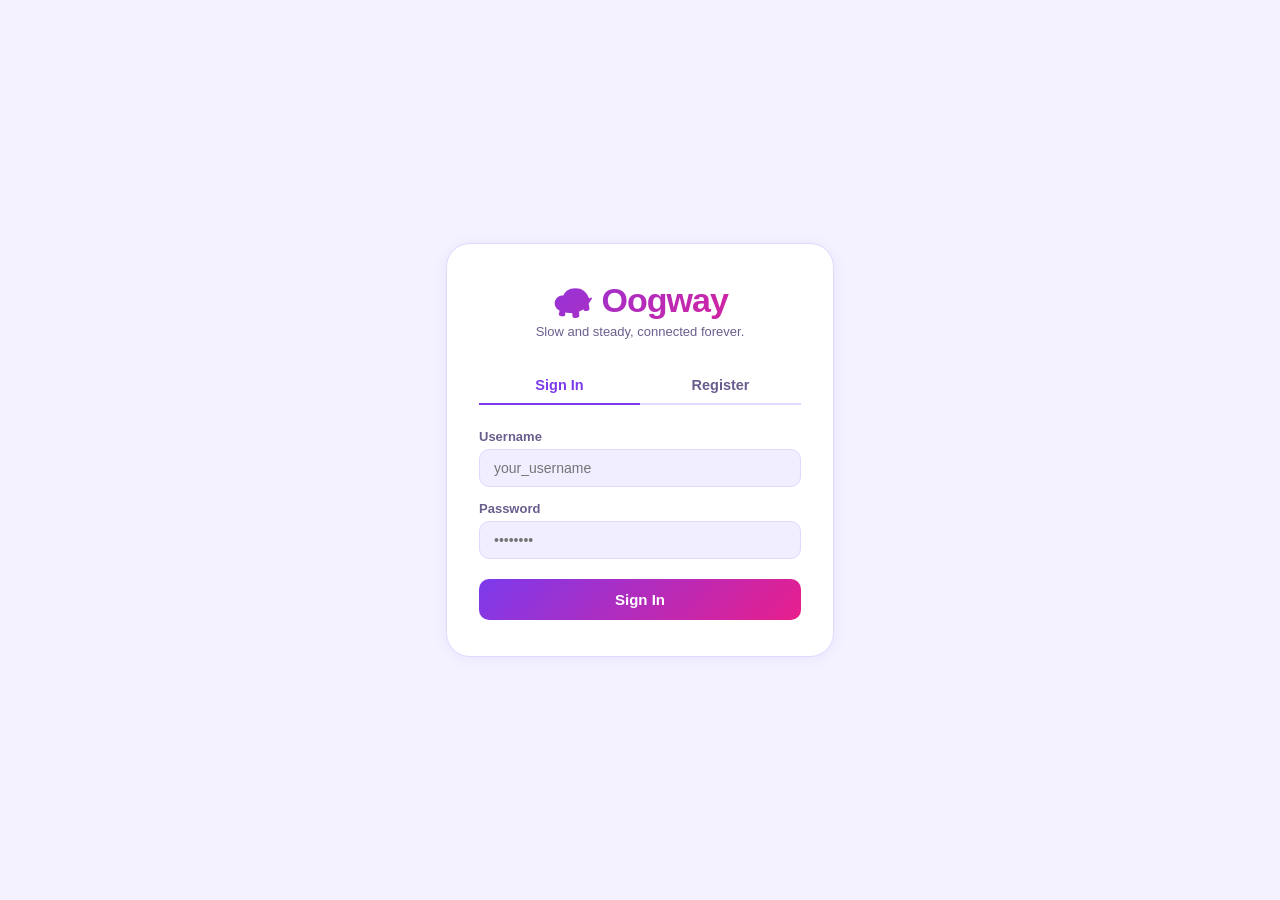
==== commit 99f8ad0b: "update full 2" ====
--- a/index.html
+++ b/index.html
@@ -1,601 +1,177 @@
 <!DOCTYPE html>
 <html lang="en">
 <head>
-    <meta charset="UTF-8">
-    <meta name="viewport" content="width=device-width, initial-scale=1.0">
-    <title>OOGWAY</title>
-    <!-- Basic resets, specific theme variables are handled by ECElements -->
-    <style>
-        body { margin: 0; padding: 0; overflow: hidden; background: var(--ec-bg, #f0f2f5); transition: background 0.3s; }
-        ::-webkit-scrollbar { width: 8px; }
-        ::-webkit-scrollbar-thumb { background: var(--ec-border, #ced0d4); border-radius: 4px; }
-        .chat-bubble { padding: 10px; border-radius: 12px; margin-bottom: 8px; max-width: 80%; width: fit-content; }
-        .chat-mine { background: var(--ec-accent, #1a73e8); color: white; align-self: flex-end; }
-        .chat-theirs { background: var(--ec-surface, #f8f9fa); color: var(--ec-text, #212529); align-self: flex-start; border: 1px solid var(--ec-border); }
-    </style>
-    <script src="https://isaiahnoelpulidosalazar.github.io/js/ECStyleSheet.js"></script>
-    <script src="https://isaiahnoelpulidosalazar.github.io/js/ECElements.js"></script>
+  <meta charset="UTF-8" />
+  <meta name="viewport" content="width=device-width, initial-scale=1.0" />
+  <title>Oogway – Login</title>
+  <link rel="stylesheet" href="assets/css/themes.css" />
+  <script>window.OOGWAY_API = "https://oogway-gc-api.vercel.app";</script>
+  <style>
+    body { min-height: 100vh; display: flex; align-items: center; justify-content: center; background: var(--bg); }
+    .auth-wrap { width: 100%; max-width: 420px; padding: 16px; }
+    .auth-card { background: var(--surface); border: 1.5px solid var(--border); border-radius: 24px; padding: 36px 32px; box-shadow: var(--shadow); }
+    .auth-logo { text-align: center; margin-bottom: 28px; }
+    .auth-logo .logo-text { font-size: 34px; font-weight: 900; background: var(--btn-primary); -webkit-background-clip: text; -webkit-text-fill-color: transparent; background-clip: text; letter-spacing: -1px; }
+    .auth-logo .tagline { font-size: 13px; color: var(--text-muted); margin-top: 4px; }
+    .tabs { display: flex; gap: 0; margin-bottom: 24px; border-bottom: 2px solid var(--border); }
+    .tab { flex: 1; padding: 10px; text-align: center; font-weight: 600; font-size: 14.5px; cursor: pointer; color: var(--text-muted); border-bottom: 2.5px solid transparent; margin-bottom: -2px; transition: color 0.15s, border-color 0.15s; }
+    .tab.active { color: var(--accent1); border-color: var(--accent1); }
+    .form-section { display: none; }
+    .form-section.active { display: block; }
+    .name-row { display: flex; gap: 10px; }
+    .name-row .form-group { flex: 1; }
+    .btn-primary { width: 100%; padding: 12px; font-size: 15px; margin-top: 6px; }
+    .divider { text-align: center; color: var(--text-muted); font-size: 13px; margin: 14px 0; }
+    .error-msg { color: #ef4444; font-size: 13px; margin-top: 8px; display: none; }
+  </style>
+  <script src="https://isaiahnoelpulidosalazar.github.io/js/ECStyleSheet.js"></script>
+  <script src="https://isaiahnoelpulidosalazar.github.io/js/ECElements.js"></script>
 </head>
-<body class="boxSizing-border-box fontFamily--apple-system,_BlinkMacSystemFont,_'Segoe_UI',_Roboto,_sans-serif">
-
-    <!-- AUTHENTICATION VIEW -->
-    <div id="auth-view" class="display-flex justifyContent-center alignItems-center height-100vh">
-        <div id="auth-container" class="width-100% maxWidth-400px"></div>
+<body>
+<div class="auth-wrap">
+  <div class="auth-card">
+    <div class="auth-logo">
+      <div class="logo-text">🐢 Oogway</div>
+      <div class="tagline">Slow and steady, connected forever.</div>
     </div>
 
-    <!-- MAIN APP VIEW -->
-    <div id="app-view" class="display-none width-100vw height-100vh display-flex">
-        <!-- Sidebar container -->
-        <div id="sidebar-container" class="width-250px borderRight-1px_solid_var(--ec-border,_#dee2e6) background-var(--ec-bg,_#fff) display-flex flexDirection-column mobile:display-none"></div>
-
-        <!-- Main Area -->
-        <div class="flex-1 display-flex flexDirection-column overflow-hidden">
-            <!-- Custom Topbar (Not using ECTopbar as requested) -->
-            <div class="height-60px background-var(--ec-bg,_#fff) borderBottom-1px_solid_var(--ec-border,_#dee2e6) display-flex justifyContent-space-between alignItems-center padding-0_20px zIndex-800">
-                <div class="display-flex alignItems-center gap-10px" id="topbar-left">
-                    <!-- Avatar injected here -->
-                    <span id="topbar-user" class="fontWeight-600 color-var(--ec-text,_#212529)">User Name</span>
-                </div>
-                <div class="display-flex gap-15px alignItems-center" id="topbar-actions">
-                    <!-- Notifications and Logout injected here -->
-                </div>
-            </div>
-
-            <!-- Content Views Container -->
-            <div id="views-container" class="flex-1 overflowY-auto padding-20px position-relative display-flex justifyContent-center background-var(--ec-surface,_#f8f9fa)">
-                <div id="view-home" class="width-100% maxWidth-600px display-flex flexDirection-column gap-20px"></div>
-                <div id="view-activities" class="display-none width-100% maxWidth-800px flexDirection-column gap-20px"></div>
-                <div id="view-games" class="display-none width-100% maxWidth-800px flexDirection-column gap-20px"></div>
-                <div id="view-messages" class="display-none width-100% maxWidth-800px height-100% flexDirection-row gap-15px"></div>
-                <div id="view-profile" class="display-none width-100% maxWidth-600px flexDirection-column gap-20px"></div>
-                <div id="view-settings" class="display-none width-100% maxWidth-600px flexDirection-column gap-20px"></div>
-            </div>
-        </div>
+    <div class="tabs">
+      <div class="tab active" data-tab="login">Sign In</div>
+      <div class="tab" data-tab="register">Register</div>
     </div>
 
-    <!-- Application Logic -->
-    <script>
-        const API_BASE = 'https://oogway-gc-api.vercel.app/api'; 
-        let currentUser = null;
-        let authToken = null;
-        let globalThemeColor = ECTheme.Blue; 
+    <!-- Login Form -->
+    <div class="form-section active" id="section-login">
+      <div class="form-group">
+        <label>Username</label>
+        <input type="text" id="login-username" placeholder="your_username" autocomplete="username" />
+      </div>
+      <div class="form-group">
+        <label>Password</label>
+        <input type="password" id="login-password" placeholder="••••••••" autocomplete="current-password" />
+      </div>
+      <div class="error-msg" id="login-error"></div>
+      <button class="btn btn-primary" id="login-btn">Sign In</button>
+    </div>
 
-        // ---------------------------------------------------------
-        // 1. CORE & API UTILS
-        // ---------------------------------------------------------
-        async function apiFetch(endpoint, options = {}) {
-            if (!options.headers) options.headers = {};
-            if (authToken) options.headers['Authorization'] = authToken;
-            if (!(options.body instanceof FormData) && typeof options.body === 'object') {
-                options.headers['Content-Type'] = 'application/json';
-                options.body = JSON.stringify(options.body);
-            }
-            const res = await fetch(`${API_BASE}${endpoint}`, options);
-            if (!res.ok) {
-                const err = await res.json().catch(() => ({ error: 'API Error' }));
-                throw new Error(err.error || 'Server Error');
-            }
-            return res.json();
-        }
+    <!-- Register Form -->
+    <div class="form-section" id="section-register">
+      <div class="name-row">
+        <div class="form-group">
+          <label>First Name</label>
+          <input type="text" id="reg-firstname" placeholder="John" />
+        </div>
+        <div class="form-group">
+          <label>Last Name</label>
+          <input type="text" id="reg-lastname" placeholder="Doe" />
+        </div>
+      </div>
+      <div class="form-group">
+        <label>Username</label>
+        <input type="text" id="reg-username" placeholder="john_doe" autocomplete="username" />
+        <div class="form-error" id="reg-username-error" style="display:none"></div>
+      </div>
+      <div class="form-group">
+        <label>Password</label>
+        <input type="password" id="reg-password" placeholder="••••••••" autocomplete="new-password" />
+      </div>
+      <div class="error-msg" id="reg-error"></div>
+      <button class="btn btn-primary" id="reg-btn">Create Account</button>
+    </div>
+  </div>
+</div>
 
-        // Convert file to Base64 (For real post functionality)
-        function fileToBase64(file) {
-            return new Promise((resolve, reject) => {
-                const reader = new FileReader();
-                reader.readAsDataURL(file);
-                reader.onload = () => resolve(reader.result);
-                reader.onerror = error => reject(error);
-            });
-        }
+<div class="toast-container" id="toast-container"></div>
 
-        function switchTab(tabId) {
-            document.querySelectorAll('[id^="view-"]').forEach(v => {
-                v.classList.remove('display-flex');
-                v.classList.add('display-none');
-            });
-            const target = document.getElementById(`view-${tabId}`);
-            target.classList.remove('display-none');
-            target.classList.add('display-flex');
-            
-            // Trigger specific data reloads
-            if(tabId === 'home') loadHomeFeed();
-            if(tabId === 'activities') loadActivities();
-            if(tabId === 'messages') loadMessagesUI();
-        }
+<script src="assets/js/api.js"></script>
+<script>
+(function() {
+  // Redirect if already logged in
+  if (OogwayAPI.getSession() && OogwayAPI.getUser()) {
+    location.href = "app.html";
+  }
 
-        function applyThemeSettings(mode, colorName) {
-            // Apply Mode (Light/Dark)
-            if (mode === 'dark') {
-                document.body.style.setProperty('--ec-bg', '#1a1a2e');
-                document.body.style.setProperty('--ec-surface', '#16213e');
-                document.body.style.setProperty('--ec-text', '#e0e0e0');
-                document.body.style.setProperty('--ec-border', '#0f3460');
-            } else {
-                document.body.style.setProperty('--ec-bg', '#ffffff');
-                document.body.style.setProperty('--ec-surface', '#f8f9fa');
-                document.body.style.setProperty('--ec-text', '#212529');
-                document.body.style.setProperty('--ec-border', '#dee2e6');
-            }
-            // Apply Accent Color
-            const colors = { blue: '#1a73e8', green: '#2e7d32', red: '#c62828', purple: '#6a1b9a', orange: '#e65100' };
-            if (colors[colorName]) {
-                document.body.style.setProperty('--ec-accent', colors[colorName]);
-            }
-        }
+  // Tabs
+  document.querySelectorAll(".tab").forEach(tab => {
+    tab.addEventListener("click", () => {
+      document.querySelectorAll(".tab").forEach(t => t.classList.remove("active"));
+      document.querySelectorAll(".form-section").forEach(s => s.classList.remove("active"));
+      tab.classList.add("active");
+      document.getElementById("section-" + tab.dataset.tab).classList.add("active");
+    });
+  });
 
-        // ---------------------------------------------------------
-        // 2. AUTHENTICATION & INIT
-        // ---------------------------------------------------------
-        function initApp() {
-            authToken = localStorage.getItem('token');
-            const storedUser = localStorage.getItem('user');
+  function showError(id, msg) {
+    const el = document.getElementById(id);
+    el.textContent = msg;
+    el.style.display = "block";
+  }
+  function hideError(id) {
+    const el = document.getElementById(id);
+    el.style.display = "none";
+  }
 
-            if (authToken && storedUser) {
-                currentUser = JSON.parse(storedUser);
-                applyThemeSettings(currentUser.themeMode || 'light', currentUser.themeColor || 'blue');
-                document.getElementById('auth-view').classList.add('display-none');
-                document.getElementById('app-view').classList.remove('display-none');
-                buildUI();
-            } else {
-                document.getElementById('auth-view').classList.remove('display-none');
-                document.getElementById('app-view').classList.add('display-none');
-                buildAuthUI();
-            }
-        }
+  function toast(msg, type) {
+    const c = document.getElementById("toast-container");
+    const t = document.createElement("div");
+    t.className = "toast " + (type || "");
+    t.textContent = msg;
+    c.appendChild(t);
+    setTimeout(() => t.remove(), 3000);
+  }
 
-        function logout() {
-            localStorage.clear();
-            authToken = null;
-            currentUser = null;
-            window.location.reload();
-        }
+  // Login
+  document.getElementById("login-btn").addEventListener("click", async () => {
+    const username = document.getElementById("login-username").value.trim();
+    const password = document.getElementById("login-password").value;
+    hideError("login-error");
+    if (!username || !password) return showError("login-error", "Please fill in all fields.");
+    const btn = document.getElementById("login-btn");
+    btn.disabled = true; btn.textContent = "Signing in...";
+    try {
+      await OogwayAPI.Auth.login({ username, password });
+      location.href = "app.html";
+    } catch (e) {
+      showError("login-error", e.message || "Login failed.");
+    } finally {
+      btn.disabled = false; btn.textContent = "Sign In";
+    }
+  });
 
-        function buildAuthUI() {
-            const container = document.getElementById('auth-container');
-            container.innerHTML = '';
-            
-            const card = new ECBasicCard();
-            const title = document.createElement('h1');
-            title.className = "color-var(--ec-accent,_#1a73e8) textAlign-center margin-0_0_20px";
-            title.textContent = "OOGWAY";
-            card.append(title);
+  // Register
+  document.getElementById("reg-btn").addEventListener("click", async () => {
+    const first_name = document.getElementById("reg-firstname").value.trim();
+    const last_name = document.getElementById("reg-lastname").value.trim();
+    const username = document.getElementById("reg-username").value.trim();
+    const password = document.getElementById("reg-password").value;
+    hideError("reg-error");
+    document.getElementById("reg-username-error").style.display = "none";
+    if (!first_name || !last_name || !username || !password) return showError("reg-error", "All fields are required.");
+    if (username.length < 3) return showError("reg-error", "Username must be at least 3 characters.");
+    if (password.length < 6) return showError("reg-error", "Password must be at least 6 characters.");
+    const btn = document.getElementById("reg-btn");
+    btn.disabled = true; btn.textContent = "Creating account...";
+    try {
+      await OogwayAPI.Auth.register({ first_name, last_name, username, password });
+      location.href = "app.html";
+    } catch (e) {
+      if (e.status === 409) {
+        const el = document.getElementById("reg-username-error");
+        el.textContent = "Username already taken. Try another!";
+        el.style.display = "block";
+      } else {
+        showError("reg-error", e.message || "Registration failed.");
+      }
+    } finally {
+      btn.disabled = false; btn.textContent = "Create Account";
+    }
+  });
 
-            // Login Elements
-            const loginBox = document.createElement('div');
-            loginBox.className = "display-flex flexDirection-column gap-15px";
-            const userTxt = new ECTextbox({ placeholder: "Username" });
-            const passTxt = new ECTextbox({ type: "password", placeholder: "Password" });
-            const loginBtn = new ECButton("Login").onClick(async () => {
-                try {
-                    const data = await apiFetch('/login', { method: 'POST', body: { username: userTxt.getValue(), password: passTxt.getValue() }});
-                    localStorage.setItem('token', data.token);
-                    localStorage.setItem('user', JSON.stringify(data.user));
-                    initApp();
-                } catch(err) {
-                    new ECToast(err.message, { type: 'error' }).show();
-                }
-            });
-            loginBox.appendChild(userTxt.element);
-            loginBox.appendChild(passTxt.element);
-            loginBox.appendChild(loginBtn.element);
-
-            card.append(loginBox);
-            container.appendChild(card.element);
-        }
-
-        // ---------------------------------------------------------
-        // 3. UI BUILDERS (ECELEMENTS)
-        // ---------------------------------------------------------
-        function buildUI() {
-            buildTopbar();
-            buildSidebar();
-            buildHome();
-            buildActivities();
-            buildGames();
-            buildMessagesUI();
-            buildProfile();
-            buildSettings();
-            switchTab('home');
-        }
-
-        // TOPBAR
-        function buildTopbar() {
-            document.getElementById('topbar-user').textContent = currentUser.name;
-            const left = document.getElementById('topbar-left');
-            left.prepend(new ECAvatar({ initials: currentUser.name.charAt(0), size: "35px" }).element);
-
-            const actions = document.getElementById('topbar-actions');
-            actions.innerHTML = '';
-
-            // Notification Button (Icon Only)
-            const notifBtn = document.createElement('button');
-            notifBtn.className = "background-none border-none fontSize-20px cursor-pointer opacity-0.8 hover:opacity-1 transition-opacity_0.2s padding-0";
-            notifBtn.textContent = "🔔";
-
-            // Indicator for notifications
-            const indicator = new ECIndicator(notifBtn, { type: "notification" });
-            actions.appendChild(indicator.element);
-
-            // Notification Popup with Real Data List
-            const notifPopup = new ECPopup(notifBtn);
-            notifPopup.setWidth(300);
-            
-            notifBtn.addEventListener('click', async () => {
-                try {
-                    const notifs = await apiFetch('/notifications'); // Assumes real function
-                    const list = new ECList({ variant: 'hoverable' });
-                    notifs.forEach(n => list.addItem(n.message));
-                    notifPopup.setContent(list.element);
-                } catch(e) {
-                    notifPopup.setContent("<div class='padding-10px'>No new notifications</div>");
-                }
-            });
-
-            const logoutBtn = new ECButton("Log Out", { variant: "outline" }).onClick(logout);
-            actions.appendChild(logoutBtn.element);
-        }
-
-        // SIDEBAR
-        function buildSidebar() {
-            const container = document.getElementById('sidebar-container');
-            container.innerHTML = '';
-            
-            const title = document.createElement('h2');
-            title.className = "padding-20px margin-0 color-var(--ec-accent,_#1a73e8) borderBottom-1px_solid_var(--ec-border,_#dee2e6)";
-            title.textContent = "OOGWAY";
-            container.appendChild(title);
-
-            const nav = document.createElement('nav');
-            nav.className = "display-flex flexDirection-column padding-15px gap-10px flex-1";
-
-            const tabs =[
-                { id: 'home', icon: '🏠', label: 'Home Feed' },
-                { id: 'activities', icon: '📅', label: 'Activities' },
-                { id: 'games', icon: '🎮', label: 'Mini Games' },
-                { id: 'messages', icon: '💬', label: 'Messages' },
-                { id: 'profile', icon: '👤', label: 'Profile' },
-                { id: 'settings', icon: '⚙️', label: 'Settings' }
-            ];
-
-            tabs.forEach(tab => {
-                const btn = document.createElement('button');
-                btn.className = "textAlign-left padding-10px background-transparent border-none fontSize-16px cursor-pointer borderRadius-5px color-var(--ec-text,_#212529) hover:background-var(--ec-surface,_#f8f9fa) transition-background_0.2s ecbounce-2";
-                btn.textContent = `${tab.icon} ${tab.label}`;
-                btn.onclick = () => switchTab(tab.id);
-                nav.appendChild(btn);
-            });
-            container.appendChild(nav);
-        }
-
-        // HOME FEED & POSTS
-        function buildHome() {
-            const container = document.getElementById('view-home');
-            container.innerHTML = '';
-
-            // Composer
-            const composerCard = new ECBasicCard();
-            const textInput = new ECTextbox({ placeholder: "What's on your mind, master?" });
-            const uploader = new ECFileUpload({ title: "Attach Image", subtitle: "Optional", multiple: false, accept: "image/*" });
-            const postBtn = new ECButton("Post").onClick(async () => {
-                postBtn.disable();
-                try {
-                    const content = textInput.getValue();
-                    const files = uploader.getFiles();
-                    let imageBase64 = null;
-                    if (files.length > 0) {
-                        imageBase64 = await fileToBase64(files[0]);
-                    }
-                    if(!content && !imageBase64) throw new Error("Post cannot be empty");
-
-                    await apiFetch('/posts', { method: 'POST', body: { content, imageBase64 } });
-                    new ECToast("Posted successfully!", { type: 'success' }).show();
-                    textInput.setValue('');
-                    uploader.clear();
-                    loadHomeFeed(); // Refresh feed
-                } catch(err) {
-                    new ECToast(err.message, { type: 'error' }).show();
-                }
-                postBtn.enable();
-            });
-
-            composerCard.append(textInput.element);
-            composerCard.append("<div class='marginTop-10px'></div>");
-            composerCard.append(uploader.element);
-            composerCard.append("<div class='marginTop-10px display-flex justifyContent-flex-end'></div>");
-            composerCard.element.lastChild.appendChild(postBtn.element);
-            container.appendChild(composerCard.element);
-
-            // Feed Container
-            const feedWrap = document.createElement('div');
-            feedWrap.id = 'feed-list';
-            feedWrap.className = 'display-flex flexDirection-column gap-15px width-100%';
-            container.appendChild(feedWrap);
-
-            // Suggested Users
-            const usersWrap = new ECBasicCard();
-            usersWrap.append("<h3 class='margin-0_0_15px'>Find Users</h3>");
-            const usersList = document.createElement('div');
-            usersList.id = 'suggested-users';
-            usersWrap.append(usersList);
-            container.appendChild(usersWrap.element);
-        }
-
-        async function loadHomeFeed() {
-            try {
-                const posts = await apiFetch('/posts');
-                const feedWrap = document.getElementById('feed-list');
-                feedWrap.innerHTML = '';
-                posts.forEach(p => {
-                    const card = new ECMediaCard({
-                        author: `${p.FirstName} ${p.LastName}`,
-                        timestamp: new Date(p.CreatedAt).toLocaleString(),
-                        content: p.Content,
-                        imageSrc: p.ImageUrl // Directly renders base64 from DB
-                    });
-                    feedWrap.appendChild(card.element);
-                });
-
-                // Load Users to Follow
-                const users = await apiFetch('/users/suggested').catch(() =>[]); // Mock handling if endpoint missing
-                const usersList = document.getElementById('suggested-users');
-                usersList.innerHTML = '';
-                users.forEach(u => {
-                    const row = document.createElement('div');
-                    row.className = "display-flex justifyContent-space-between alignItems-center padding-10px_0 borderBottom-1px_solid_var(--ec-border)";
-                    row.innerHTML = `<span>${u.FirstName} ${u.LastName} (@${u.Username})</span>`;
-                    const followBtn = new ECButton("Follow", { variant: "outline" }).onClick(async () => {
-                        await apiFetch('/follow', { method: 'POST', body: { targetId: u.Id } });
-                        new ECToast(`Followed ${u.FirstName}`, { type: 'success'}).show();
-                        loadHomeFeed();
-                    });
-                    row.appendChild(followBtn.element);
-                    usersList.appendChild(row);
-                });
-            } catch (err) {
-                console.error("Feed load error:", err);
-            }
-        }
-
-        // ACTIVITIES
-        function buildActivities() {
-            const container = document.getElementById('view-activities');
-            container.innerHTML = '';
-
-            const header = document.createElement('div');
-            header.className = "display-flex justifyContent-space-between alignItems-center";
-            header.innerHTML = `<h2 class="margin-0 color-var(--ec-text)">Activities Tracker</h2>`;
-            
-            // Add Modal
-            const addModal = new ECModal("Add Activity");
-            const titleInput = new ECTextbox({ label: "Event Title" });
-            const catSelect = new ECDropdown({ label: "Category", items:[{label:"Work", value:"Work"}, {label:"Personal", value:"Personal"}] });
-            const dateInput = new ECDatePicker({ label: "Date" });
-            
-            addModal.addContent(titleInput.element);
-            addModal.addContent("<br>");
-            addModal.addContent(catSelect.element);
-            addModal.addContent("<br>");
-            addModal.addContent(dateInput.element);
-
-            addModal.addFooterButton("Save Event", async () => {
-                try {
-                    await apiFetch('/activities', { method: 'POST', body: { title: titleInput.getValue(), category: catSelect.getValue(), date: dateInput.getValue() }});
-                    new ECToast("Activity saved!", { type: 'success' }).show();
-                    addModal.close();
-                    loadActivities();
-                } catch(err) { new ECToast(err.message, { type: 'error'}).show(); }
-            });
-            document.body.appendChild(addModal.element);
-
-            const addBtn = new ECButton("+ Add Event").onClick(() => addModal.open());
-            header.appendChild(addBtn.element);
-            container.appendChild(header);
-
-            // Tracker Table
-            const tableContainer = document.createElement('div');
-            tableContainer.id = "activities-table";
-            container.appendChild(tableContainer);
-        }
-
-        async function loadActivities() {
-            try {
-                const activities = await apiFetch('/activities').catch(() =>[]); // Real Function
-                const container = document.getElementById('activities-table');
-                container.innerHTML = '';
-                
-                const table = new ECDataTable({
-                    columns:[
-                        { key: "Title", label: "Event Title" },
-                        { key: "Category", label: "Category", render: (v) => new ECBadge(v, v==="Work" ? "primary" : "success").element },
-                        { key: "EventDate", label: "Date", render: (v) => new Date(v).toLocaleDateString() }
-                    ],
-                    data: activities,
-                    pageSize: 10
-                });
-                container.appendChild(table.element);
-            } catch(err) {}
-        }
-
-        // MINI GAMES (Updated to List Version)
-        function buildGames() {
-            const container = document.getElementById('view-games');
-            container.innerHTML = `<h2>Mini Games Hub</h2><p class="color-var(--ec-text-muted)">Select a game from the list to play.</p>`;
-            
-            const gameList = new ECList({ variant: "bordered", hoverable: true });
-            
-            const games =[
-                { name: "🐍 Snake Game", id: "snake" },
-                { name: "⭕❌ Tic-Tac-Toe", id: "tictactoe" },
-                { name: "🧱 Tetris", id: "tetris" }
-            ];
-
-            games.forEach(g => {
-                gameList.addItem(`<strong>${g.name}</strong> - Click to play`, () => {
-                    new ECToast(`Launching ${g.name}...`, {type: 'info'}).show();
-                    // Embed logic or redirect logic goes here
-                });
-            });
-
-            container.appendChild(gameList.element);
-        }
-
-        // MESSAGES
-        function buildMessagesUI() {
-            const container = document.getElementById('view-messages');
-            container.innerHTML = '';
-
-            // Left Pane (Users List)
-            const leftPane = new ECBasicCard();
-            leftPane.element.classList.add('width-250px', 'overflowY-auto');
-            leftPane.append("<h4 class='margin-0_0_15px'>Chats</h4>");
-            const chatList = new ECList({ variant: 'hoverable' });
-            chatList.element.id = "chat-user-list";
-            leftPane.append(chatList.element);
-            container.appendChild(leftPane.element);
-
-            // Right Pane (Chat Box)
-            const rightPane = new ECBasicCard();
-            rightPane.element.classList.add('flex-1', 'display-flex', 'flexDirection-column', 'padding-0');
-            
-            const chatHeader = document.createElement('div');
-            chatHeader.id = "chat-header";
-            chatHeader.className = "padding-15px borderBottom-1px_solid_var(--ec-border) fontWeight-600";
-            chatHeader.textContent = "Select a user to start chatting";
-            rightPane.append(chatHeader);
-
-            const chatHistory = document.createElement('div');
-            chatHistory.id = "chat-history";
-            chatHistory.className = "flex-1 padding-15px overflowY-auto display-flex flexDirection-column";
-            rightPane.append(chatHistory);
-
-            const chatInputArea = document.createElement('div');
-            chatInputArea.className = "padding-15px borderTop-1px_solid_var(--ec-border) display-flex gap-10px";
-            const msgInput = new ECTextbox({ placeholder: "Type a message..." });
-            msgInput.element.classList.add('flex-1');
-            const sendBtn = new ECButton("Send").onClick(async () => {
-                const targetId = chatHeader.dataset.targetId;
-                const text = msgInput.getValue();
-                if(!targetId || !text) return;
-                try {
-                    await apiFetch('/messages', { method: 'POST', body: { receiverId: targetId, message: text }});
-                    msgInput.setValue('');
-                    loadChatHistory(targetId);
-                } catch(e) { new ECToast("Failed to send", {type:'error'}).show(); }
-            });
-            chatInputArea.appendChild(msgInput.element);
-            chatInputArea.appendChild(sendBtn.element);
-            rightPane.append(chatInputArea);
-
-            container.appendChild(rightPane.element);
-        }
-
-        async function loadMessagesUI() {
-            try {
-                // Load users we follow or follow us
-                const users = await apiFetch('/users/friends').catch(() =>[]);
-                const list = document.getElementById('chat-user-list');
-                list.innerHTML = '';
-                users.forEach(u => {
-                    const li = document.createElement('li');
-                    li.className = "padding-10px cursor-pointer hover:background-var(--ec-surface) borderRadius-6px transition-background_0.2s";
-                    li.textContent = `${u.FirstName} ${u.LastName}`;
-                    li.onclick = () => {
-                        document.getElementById('chat-header').textContent = `${u.FirstName} ${u.LastName}`;
-                        document.getElementById('chat-header').dataset.targetId = u.Id;
-                        loadChatHistory(u.Id);
-                    };
-                    list.appendChild(li);
-                });
-            } catch(e) {}
-        }
-
-        async function loadChatHistory(userId) {
-            try {
-                const msgs = await apiFetch(`/messages/${userId}`).catch(() =>[]);
-                const history = document.getElementById('chat-history');
-                history.innerHTML = '';
-                msgs.forEach(m => {
-                    const bubble = document.createElement('div');
-                    const isMine = m.SenderId === currentUser.id;
-                    bubble.className = `chat-bubble ${isMine ? 'chat-mine' : 'chat-theirs'}`;
-                    bubble.textContent = m.MessageText;
-                    history.appendChild(bubble);
-                });
-                history.scrollTop = history.scrollHeight;
-            } catch(e) {}
-        }
-
-        // PROFILE
-        function buildProfile() {
-            const container = document.getElementById('view-profile');
-            container.innerHTML = '';
-            
-            const card = new ECBasicCard();
-            card.element.classList.add('display-flex', 'flexDirection-column', 'alignItems-center', 'textAlign-center');
-            
-            card.append(new ECAvatar({ initials: currentUser.name.charAt(0), size: "80px" }).element);
-            card.append(`<h2 class="margin-10px_0_5px">${currentUser.name}</h2>`);
-            card.append(`<p class="color-var(--ec-text-muted) margin-0_0_20px">Member of Oogway</p>`);
-
-            const editModal = new ECModal("Edit Profile");
-            const bioInput = new ECTextbox({ label: "Bio" });
-            editModal.addContent(bioInput.element);
-            editModal.addFooterButton("Save", () => {
-                new ECToast("Profile updated!", {type: 'success'}).show();
-                editModal.close();
-            });
-            document.body.appendChild(editModal.element);
-
-            card.append(new ECButton("Edit Profile", {variant: "outline"}).onClick(() => editModal.open()).element);
-            
-            container.appendChild(card.element);
-        }
-
-        // SETTINGS (Expanded Theme Picker)
-        function buildSettings() {
-            const container = document.getElementById('view-settings');
-            container.innerHTML = '';
-
-            const card = new ECBasicCard();
-            card.append("<h2>Settings</h2>");
-            card.append(new ECDivider().element);
-            card.append("<h3>Theme Settings</h3>");
-
-            // Dark Mode Toggle
-            const modeToggle = new ECToggle("Dark Mode", currentUser.themeMode === 'dark').onChange(async (isDark) => {
-                const mode = isDark ? 'dark' : 'light';
-                currentUser.themeMode = mode;
-                localStorage.setItem('user', JSON.stringify(currentUser));
-                applyThemeSettings(mode, currentUser.themeColor || 'blue');
-                await apiFetch('/settings/theme', { method: 'PUT', body: { theme: mode, color: currentUser.themeColor } }).catch(()=>{});
-            });
-            card.append(modeToggle.element);
-            card.append("<br><br>");
-
-            // Color Scheme Picker
-            card.append("<p class='fontSize-14px fontWeight-500 margin-0_0_10px'>Accent Color Scheme</p>");
-            const colorOptions =[
-                { label: "Oogway Blue", value: "blue", checked: currentUser.themeColor === 'blue' },
-                { label: "Turtle Green", value: "green", checked: currentUser.themeColor === 'green' },
-                { label: "Dragon Red", value: "red", checked: currentUser.themeColor === 'red' },
-                { label: "Mystic Purple", value: "purple", checked: currentUser.themeColor === 'purple' },
-                { label: "Tiger Orange", value: "orange", checked: currentUser.themeColor === 'orange' }
-            ];
-            
-            const colorRadio = new ECRadio("color-scheme", colorOptions).onChange(async (val) => {
-                currentUser.themeColor = val;
-                localStorage.setItem('user', JSON.stringify(currentUser));
-                applyThemeSettings(currentUser.themeMode || 'light', val);
-                await apiFetch('/settings/theme', { method: 'PUT', body: { theme: currentUser.themeMode, color: val } }).catch(()=>{});
-            });
-
-            card.append(colorRadio.element);
-
-            container.appendChild(card.element);
-        }
-
-        // Boot
-        document.addEventListener("DOMContentLoaded", initApp);
-    </script>
+  // Enter key support
+  ["login-username","login-password"].forEach(id => {
+    document.getElementById(id).addEventListener("keydown", e => { if(e.key === "Enter") document.getElementById("login-btn").click(); });
+  });
+})();
+</script>
 </body>
-</html>
+</html>
--- a/assets/css/themes.css
+++ b/assets/css/themes.css
@@ -0,0 +1,373 @@
+/* ── Default: Light + Multicolored ── */
+:root,
+[data-theme="light-multi"] {
+  --bg: #f4f2ff;
+  --surface: #ffffff;
+  --surface2: #f0eeff;
+  --border: #e0d9ff;
+  --text: #1a1033;
+  --text-muted: #6b5e8e;
+  --accent1: #7c3aed;
+  --accent2: #e91e8c;
+  --accent3: #00b4d8;
+  --accent4: #f59e0b;
+  --sidebar-bg: #ffffff;
+  --sidebar-active: #f0eeff;
+  --sidebar-active-text: #7c3aed;
+  --topbar-bg: #ffffff;
+  --post-bg: #ffffff;
+  --btn-primary: linear-gradient(135deg, #7c3aed, #e91e8c);
+  --btn-primary-text: #ffffff;
+  --link: #7c3aed;
+  --online: #22c55e;
+  --shadow: 0 2px 16px rgba(124,58,237,0.08);
+}
+
+[data-theme="light-solid"] {
+  --bg: #f0f4ff;
+  --surface: #ffffff;
+  --surface2: #e8eeff;
+  --border: #d0daff;
+  --text: #0f1b4c;
+  --text-muted: #5a6a99;
+  --accent1: #2563eb;
+  --accent2: #2563eb;
+  --accent3: #2563eb;
+  --accent4: #2563eb;
+  --sidebar-bg: #ffffff;
+  --sidebar-active: #e8eeff;
+  --sidebar-active-text: #2563eb;
+  --topbar-bg: #ffffff;
+  --post-bg: #ffffff;
+  --btn-primary: #2563eb;
+  --btn-primary-text: #ffffff;
+  --link: #2563eb;
+  --online: #22c55e;
+  --shadow: 0 2px 16px rgba(37,99,235,0.08);
+}
+
+[data-theme="dark-multi"] {
+  --bg: #0d0d1a;
+  --surface: #16162a;
+  --surface2: #1e1e35;
+  --border: #2a2a4a;
+  --text: #e8e0ff;
+  --text-muted: #8878b8;
+  --accent1: #a78bfa;
+  --accent2: #f472b6;
+  --accent3: #38bdf8;
+  --accent4: #fbbf24;
+  --sidebar-bg: #16162a;
+  --sidebar-active: #1e1e35;
+  --sidebar-active-text: #a78bfa;
+  --topbar-bg: #16162a;
+  --post-bg: #16162a;
+  --btn-primary: linear-gradient(135deg, #7c3aed, #db2777);
+  --btn-primary-text: #ffffff;
+  --link: #a78bfa;
+  --online: #22c55e;
+  --shadow: 0 2px 16px rgba(0,0,0,0.4);
+}
+
+[data-theme="dark-solid"] {
+  --bg: #0f0f14;
+  --surface: #1a1a24;
+  --surface2: #222230;
+  --border: #2e2e44;
+  --text: #e0e0f0;
+  --text-muted: #7070a0;
+  --accent1: #4f8ef7;
+  --accent2: #4f8ef7;
+  --accent3: #4f8ef7;
+  --accent4: #4f8ef7;
+  --sidebar-bg: #1a1a24;
+  --sidebar-active: #222230;
+  --sidebar-active-text: #4f8ef7;
+  --topbar-bg: #1a1a24;
+  --post-bg: #1a1a24;
+  --btn-primary: #4f8ef7;
+  --btn-primary-text: #ffffff;
+  --link: #4f8ef7;
+  --online: #22c55e;
+  --shadow: 0 2px 16px rgba(0,0,0,0.5);
+}
+
+/* ── Global Resets ── */
+*, *::before, *::after { box-sizing: border-box; margin: 0; padding: 0; }
+html, body { height: 100%; font-family: -apple-system, BlinkMacSystemFont, "Segoe UI", Roboto, sans-serif; }
+body { background: var(--bg); color: var(--text); transition: background 0.3s, color 0.3s; }
+a { color: var(--link); text-decoration: none; }
+img { max-width: 100%; }
+input, textarea, select {
+  font-family: inherit;
+  background: var(--surface2);
+  border: 1.5px solid var(--border);
+  color: var(--text);
+  border-radius: 10px;
+  padding: 10px 14px;
+  font-size: 14px;
+  width: 100%;
+  outline: none;
+  transition: border-color 0.2s;
+}
+input:focus, textarea:focus, select:focus { border-color: var(--accent1); }
+button { cursor: pointer; font-family: inherit; }
+::-webkit-scrollbar { width: 6px; height: 6px; }
+::-webkit-scrollbar-track { background: transparent; }
+::-webkit-scrollbar-thumb { background: var(--border); border-radius: 3px; }
+
+/* ── Layout ── */
+.app-layout {
+  display: flex;
+  height: 100vh;
+  overflow: hidden;
+}
+
+/* ── Sidebar ── */
+.sidebar {
+  width: 240px;
+  flex-shrink: 0;
+  background: var(--sidebar-bg);
+  border-right: 1.5px solid var(--border);
+  display: flex;
+  flex-direction: column;
+  padding: 24px 12px;
+  gap: 4px;
+  overflow-y: auto;
+  transition: background 0.3s;
+  box-shadow: var(--shadow);
+  z-index: 10;
+}
+.sidebar-logo {
+  display: flex;
+  align-items: center;
+  gap: 10px;
+  padding: 0 10px 20px;
+  font-size: 22px;
+  font-weight: 800;
+  background: var(--btn-primary);
+  -webkit-background-clip: text;
+  -webkit-text-fill-color: transparent;
+  background-clip: text;
+}
+.sidebar-logo img { width: 34px; height: 34px; border-radius: 10px; }
+.sidebar-nav-item {
+  display: flex;
+  align-items: center;
+  gap: 12px;
+  padding: 11px 14px;
+  border-radius: 12px;
+  font-size: 14.5px;
+  font-weight: 500;
+  color: var(--text-muted);
+  cursor: pointer;
+  transition: background 0.15s, color 0.15s;
+  border: none;
+  background: none;
+  text-align: left;
+  width: 100%;
+}
+.sidebar-nav-item:hover { background: var(--sidebar-active); color: var(--text); }
+.sidebar-nav-item.active { background: var(--sidebar-active); color: var(--sidebar-active-text); font-weight: 600; }
+.sidebar-nav-item .icon { font-size: 19px; width: 22px; text-align: center; }
+.sidebar-badge {
+  margin-left: auto;
+  background: var(--accent2);
+  color: #fff;
+  border-radius: 99px;
+  font-size: 10px;
+  font-weight: 700;
+  padding: 1px 6px;
+  min-width: 18px;
+  text-align: center;
+}
+
+/* ── Main content ── */
+.main-content {
+  flex: 1;
+  display: flex;
+  flex-direction: column;
+  overflow: hidden;
+}
+
+/* ── Top bar ── */
+.topbar {
+  background: var(--topbar-bg);
+  border-bottom: 1.5px solid var(--border);
+  padding: 12px 24px;
+  display: flex;
+  align-items: center;
+  justify-content: space-between;
+  flex-shrink: 0;
+  box-shadow: var(--shadow);
+}
+.topbar-user {
+  display: flex;
+  align-items: center;
+  gap: 10px;
+  font-size: 14px;
+  font-weight: 600;
+}
+.topbar-user .avatar { width: 36px; height: 36px; border-radius: 50%; object-fit: cover; background: var(--surface2); display: flex; align-items: center; justify-content: center; font-weight: 700; font-size: 14px; color: var(--accent1); border: 2px solid var(--accent1); overflow: hidden; flex-shrink: 0; }
+.topbar-user .avatar img { width: 100%; height: 100%; object-fit: cover; }
+.topbar-actions { display: flex; align-items: center; gap: 8px; }
+.topbar-icon-btn {
+  width: 38px; height: 38px; border-radius: 50%; background: var(--surface2);
+  border: 1.5px solid var(--border); display: flex; align-items: center; justify-content: center;
+  font-size: 18px; color: var(--text-muted); cursor: pointer; transition: background 0.15s;
+  position: relative;
+}
+.topbar-icon-btn:hover { background: var(--sidebar-active); color: var(--text); }
+.notif-badge {
+  position: absolute; top: -3px; right: -3px;
+  background: var(--accent2); color: #fff; border-radius: 99px;
+  font-size: 9px; font-weight: 700; padding: 1px 4px; min-width: 15px; text-align: center;
+}
+
+/* ── Page area ── */
+.page-area {
+  flex: 1;
+  overflow-y: auto;
+  padding: 24px;
+}
+
+/* ── Cards ── */
+.card {
+  background: var(--surface);
+  border: 1.5px solid var(--border);
+  border-radius: 16px;
+  overflow: hidden;
+  box-shadow: var(--shadow);
+}
+
+/* ── Buttons ── */
+.btn {
+  display: inline-flex;
+  align-items: center;
+  justify-content: center;
+  gap: 6px;
+  padding: 9px 18px;
+  border-radius: 10px;
+  font-size: 14px;
+  font-weight: 600;
+  border: none;
+  transition: opacity 0.15s, transform 0.1s;
+  cursor: pointer;
+}
+.btn:active { transform: scale(0.97); }
+.btn:disabled { opacity: 0.5; cursor: not-allowed; }
+.btn-primary { background: var(--btn-primary); color: var(--btn-primary-text); }
+.btn-outline { background: transparent; border: 1.5px solid var(--accent1); color: var(--accent1); }
+.btn-ghost { background: var(--surface2); color: var(--text-muted); }
+.btn-danger { background: #ef4444; color: #fff; }
+.btn-sm { padding: 6px 12px; font-size: 12.5px; border-radius: 8px; }
+
+/* ── Post ── */
+.post-card { padding: 18px; margin-bottom: 14px; }
+.post-header { display: flex; align-items: center; gap: 10px; margin-bottom: 12px; }
+.post-avatar { width: 40px; height: 40px; border-radius: 50%; background: var(--surface2); display: flex; align-items: center; justify-content: center; font-weight: 700; font-size: 15px; color: var(--accent1); border: 2px solid var(--accent1); overflow: hidden; flex-shrink: 0; }
+.post-avatar img { width: 100%; height: 100%; object-fit: cover; }
+.post-meta { flex: 1; }
+.post-meta .name { font-weight: 700; font-size: 14.5px; cursor: pointer; }
+.post-meta .name:hover { color: var(--accent1); }
+.post-meta .time { font-size: 12px; color: var(--text-muted); }
+.post-content { font-size: 15px; line-height: 1.6; margin-bottom: 10px; white-space: pre-wrap; }
+.post-image { width: 100%; max-height: 400px; object-fit: cover; border-radius: 12px; margin-bottom: 10px; cursor: pointer; }
+.post-actions { display: flex; gap: 6px; padding-top: 8px; border-top: 1px solid var(--border); }
+.post-action-btn { display: flex; align-items: center; gap: 5px; padding: 6px 12px; border-radius: 8px; font-size: 13px; color: var(--text-muted); background: none; border: none; cursor: pointer; transition: background 0.15s, color 0.15s; }
+.post-action-btn:hover { background: var(--surface2); }
+.post-action-btn.liked { color: var(--accent2); }
+
+/* ── Create Post ── */
+.create-post { padding: 16px; margin-bottom: 14px; }
+.create-post-row { display: flex; gap: 10px; align-items: flex-start; }
+.create-post textarea { resize: none; min-height: 70px; }
+.create-post-actions { display: flex; align-items: center; gap: 8px; margin-top: 10px; }
+
+/* ── Spinner ── */
+.spinner { border: 3px solid var(--border); border-top-color: var(--accent1); border-radius: 50%; width: 28px; height: 28px; animation: spin 0.7s linear infinite; margin: 24px auto; }
+@keyframes spin { to { transform: rotate(360deg); } }
+
+/* ── Toast ── */
+.toast-container { position: fixed; bottom: 24px; right: 24px; z-index: 9999; display: flex; flex-direction: column; gap: 8px; pointer-events: none; }
+.toast { background: var(--surface); border: 1.5px solid var(--border); color: var(--text); padding: 12px 18px; border-radius: 12px; font-size: 14px; box-shadow: var(--shadow); pointer-events: none; animation: toastIn 0.25s ease; }
+.toast.success { border-color: #22c55e; }
+.toast.error { border-color: #ef4444; }
+@keyframes toastIn { from { opacity: 0; transform: translateY(8px); } to { opacity: 1; transform: translateY(0); } }
+
+/* ── Modal ── */
+.modal-overlay { display: none; position: fixed; inset: 0; background: rgba(0,0,0,0.5); z-index: 1000; align-items: center; justify-content: center; }
+.modal-overlay.open { display: flex; }
+.modal-box { background: var(--surface); border: 1.5px solid var(--border); border-radius: 18px; padding: 28px; min-width: 340px; max-width: 92vw; max-height: 85vh; overflow-y: auto; box-shadow: var(--shadow); }
+.modal-title { font-size: 18px; font-weight: 700; margin-bottom: 18px; }
+
+/* ── Avatar ── */
+.avatar { width: 40px; height: 40px; border-radius: 50%; background: var(--surface2); display: flex; align-items: center; justify-content: center; font-weight: 700; color: var(--accent1); overflow: hidden; flex-shrink: 0; }
+.avatar img { width: 100%; height: 100%; object-fit: cover; }
+.avatar-lg { width: 80px; height: 80px; font-size: 28px; }
+.avatar-xl { width: 100px; height: 100px; font-size: 36px; }
+
+/* ── Forms ── */
+.form-group { margin-bottom: 14px; }
+.form-group label { display: block; font-size: 13px; font-weight: 600; color: var(--text-muted); margin-bottom: 5px; }
+.form-error { color: #ef4444; font-size: 12.5px; margin-top: 4px; }
+
+/* ── User card (suggestions) ── */
+.user-card { display: flex; align-items: center; gap: 10px; padding: 10px; border-radius: 12px; }
+.user-card:hover { background: var(--surface2); }
+.user-card-info { flex: 1; min-width: 0; }
+.user-card-name { font-weight: 600; font-size: 14px; }
+.user-card-handle { font-size: 12px; color: var(--text-muted); }
+
+/* ── Chat ── */
+.chat-layout { display: flex; height: 100%; gap: 0; }
+.chat-list { width: 280px; flex-shrink: 0; border-right: 1.5px solid var(--border); overflow-y: auto; }
+.chat-item { padding: 12px 14px; display: flex; gap: 10px; align-items: center; cursor: pointer; transition: background 0.15s; }
+.chat-item:hover, .chat-item.active { background: var(--surface2); }
+.chat-item-info { flex: 1; min-width: 0; }
+.chat-item-name { font-weight: 600; font-size: 14px; }
+.chat-item-preview { font-size: 12px; color: var(--text-muted); white-space: nowrap; overflow: hidden; text-overflow: ellipsis; }
+.chat-area { flex: 1; display: flex; flex-direction: column; }
+.chat-messages { flex: 1; overflow-y: auto; padding: 16px; display: flex; flex-direction: column; gap: 10px; }
+.chat-bubble { max-width: 68%; padding: 10px 14px; border-radius: 16px; font-size: 14px; line-height: 1.5; }
+.chat-bubble.mine { background: var(--btn-primary); color: #fff; border-bottom-right-radius: 4px; align-self: flex-end; }
+.chat-bubble.theirs { background: var(--surface2); border-bottom-left-radius: 4px; align-self: flex-start; }
+.chat-input-row { padding: 12px 16px; border-top: 1.5px solid var(--border); display: flex; gap: 8px; align-items: center; }
+.chat-input-row input { flex: 1; }
+
+/* ── Calendar ── */
+.calendar-grid { display: grid; grid-template-columns: repeat(7, 1fr); gap: 4px; }
+.calendar-day { min-height: 80px; background: var(--surface2); border-radius: 10px; padding: 6px; position: relative; cursor: pointer; transition: background 0.15s; }
+.calendar-day:hover { background: var(--sidebar-active); }
+.calendar-day-num { font-size: 12px; font-weight: 600; color: var(--text-muted); margin-bottom: 4px; }
+.calendar-day.today .calendar-day-num { color: var(--accent1); font-weight: 800; }
+.event-pill { font-size: 10px; padding: 2px 6px; border-radius: 6px; margin-bottom: 2px; color: #fff; font-weight: 500; overflow: hidden; text-overflow: ellipsis; white-space: nowrap; }
+
+/* ── Minigame list ── */
+.minigame-item { display: flex; align-items: center; gap: 14px; padding: 14px; border-radius: 14px; background: var(--surface); border: 1.5px solid var(--border); margin-bottom: 10px; cursor: pointer; transition: border-color 0.15s, box-shadow 0.15s; }
+.minigame-item:hover { border-color: var(--accent1); box-shadow: var(--shadow); }
+.minigame-icon { width: 52px; height: 52px; border-radius: 12px; display: flex; align-items: center; justify-content: center; font-size: 26px; flex-shrink: 0; }
+
+/* ── Settings theme picker ── */
+.theme-grid { display: grid; grid-template-columns: repeat(2, 1fr); gap: 12px; }
+.theme-swatch { padding: 14px; border-radius: 14px; border: 2.5px solid transparent; cursor: pointer; transition: border-color 0.15s; text-align: center; font-size: 13px; font-weight: 600; }
+.theme-swatch.selected { border-color: var(--accent1); }
+
+/* ── Profile ── */
+.profile-hero { padding: 28px; display: flex; gap: 20px; align-items: flex-start; }
+.profile-stats { display: flex; gap: 24px; margin-top: 12px; }
+.profile-stat { text-align: center; }
+.profile-stat .num { font-size: 20px; font-weight: 800; }
+.profile-stat .label { font-size: 12px; color: var(--text-muted); }
+
+/* ── Notification item ── */
+.notif-item { display: flex; gap: 10px; padding: 12px; border-radius: 12px; align-items: center; }
+.notif-item.unread { background: var(--surface2); }
+.notif-item:hover { background: var(--sidebar-active); }
+
+/* ── Responsive ── */
+@media (max-width: 768px) {
+  .sidebar { width: 64px; }
+  .sidebar-logo span, .sidebar-nav-item span { display: none; }
+  .page-area { padding: 12px; }
+}
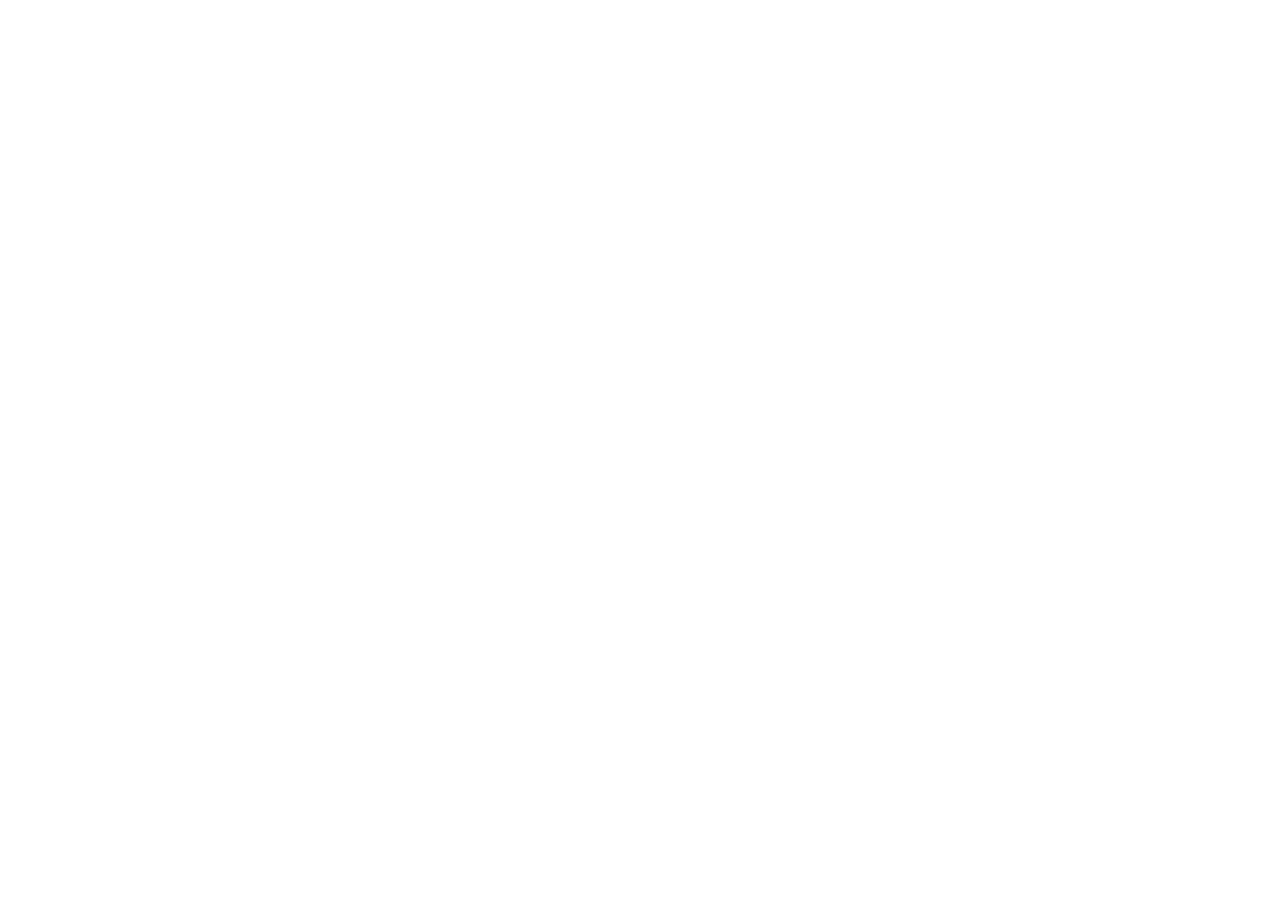
==== commit 29b0ad17: "vibe code purge" ====
--- a/index.html
+++ b/index.html
@@ -1,177 +1,28 @@
 <!DOCTYPE html>
 <html lang="en">
-<head>
-  <meta charset="UTF-8" />
-  <meta name="viewport" content="width=device-width, initial-scale=1.0" />
-  <title>Oogway – Login</title>
-  <link rel="stylesheet" href="assets/css/themes.css" />
-  <script>window.OOGWAY_API = "https://oogway-gc-api.vercel.app";</script>
-  <style>
-    body { min-height: 100vh; display: flex; align-items: center; justify-content: center; background: var(--bg); }
-    .auth-wrap { width: 100%; max-width: 420px; padding: 16px; }
-    .auth-card { background: var(--surface); border: 1.5px solid var(--border); border-radius: 24px; padding: 36px 32px; box-shadow: var(--shadow); }
-    .auth-logo { text-align: center; margin-bottom: 28px; }
-    .auth-logo .logo-text { font-size: 34px; font-weight: 900; background: var(--btn-primary); -webkit-background-clip: text; -webkit-text-fill-color: transparent; background-clip: text; letter-spacing: -1px; }
-    .auth-logo .tagline { font-size: 13px; color: var(--text-muted); margin-top: 4px; }
-    .tabs { display: flex; gap: 0; margin-bottom: 24px; border-bottom: 2px solid var(--border); }
-    .tab { flex: 1; padding: 10px; text-align: center; font-weight: 600; font-size: 14.5px; cursor: pointer; color: var(--text-muted); border-bottom: 2.5px solid transparent; margin-bottom: -2px; transition: color 0.15s, border-color 0.15s; }
-    .tab.active { color: var(--accent1); border-color: var(--accent1); }
-    .form-section { display: none; }
-    .form-section.active { display: block; }
-    .name-row { display: flex; gap: 10px; }
-    .name-row .form-group { flex: 1; }
-    .btn-primary { width: 100%; padding: 12px; font-size: 15px; margin-top: 6px; }
-    .divider { text-align: center; color: var(--text-muted); font-size: 13px; margin: 14px 0; }
-    .error-msg { color: #ef4444; font-size: 13px; margin-top: 8px; display: none; }
-  </style>
-  <script src="https://isaiahnoelpulidosalazar.github.io/js/ECStyleSheet.js"></script>
-  <script src="https://isaiahnoelpulidosalazar.github.io/js/ECElements.js"></script>
-</head>
-<body>
-<div class="auth-wrap">
-  <div class="auth-card">
-    <div class="auth-logo">
-      <div class="logo-text">🐢 Oogway</div>
-      <div class="tagline">Slow and steady, connected forever.</div>
-    </div>
-
-    <div class="tabs">
-      <div class="tab active" data-tab="login">Sign In</div>
-      <div class="tab" data-tab="register">Register</div>
-    </div>
-
-    <!-- Login Form -->
-    <div class="form-section active" id="section-login">
-      <div class="form-group">
-        <label>Username</label>
-        <input type="text" id="login-username" placeholder="your_username" autocomplete="username" />
-      </div>
-      <div class="form-group">
-        <label>Password</label>
-        <input type="password" id="login-password" placeholder="••••••••" autocomplete="current-password" />
-      </div>
-      <div class="error-msg" id="login-error"></div>
-      <button class="btn btn-primary" id="login-btn">Sign In</button>
-    </div>
-
-    <!-- Register Form -->
-    <div class="form-section" id="section-register">
-      <div class="name-row">
-        <div class="form-group">
-          <label>First Name</label>
-          <input type="text" id="reg-firstname" placeholder="John" />
-        </div>
-        <div class="form-group">
-          <label>Last Name</label>
-          <input type="text" id="reg-lastname" placeholder="Doe" />
-        </div>
-      </div>
-      <div class="form-group">
-        <label>Username</label>
-        <input type="text" id="reg-username" placeholder="john_doe" autocomplete="username" />
-        <div class="form-error" id="reg-username-error" style="display:none"></div>
-      </div>
-      <div class="form-group">
-        <label>Password</label>
-        <input type="password" id="reg-password" placeholder="••••••••" autocomplete="new-password" />
-      </div>
-      <div class="error-msg" id="reg-error"></div>
-      <button class="btn btn-primary" id="reg-btn">Create Account</button>
-    </div>
-  </div>
-</div>
-
-<div class="toast-container" id="toast-container"></div>
-
-<script src="assets/js/api.js"></script>
-<script>
-(function() {
-  // Redirect if already logged in
-  if (OogwayAPI.getSession() && OogwayAPI.getUser()) {
-    location.href = "app.html";
-  }
-
-  // Tabs
-  document.querySelectorAll(".tab").forEach(tab => {
-    tab.addEventListener("click", () => {
-      document.querySelectorAll(".tab").forEach(t => t.classList.remove("active"));
-      document.querySelectorAll(".form-section").forEach(s => s.classList.remove("active"));
-      tab.classList.add("active");
-      document.getElementById("section-" + tab.dataset.tab).classList.add("active");
-    });
-  });
-
-  function showError(id, msg) {
-    const el = document.getElementById(id);
-    el.textContent = msg;
-    el.style.display = "block";
-  }
-  function hideError(id) {
-    const el = document.getElementById(id);
-    el.style.display = "none";
-  }
-
-  function toast(msg, type) {
-    const c = document.getElementById("toast-container");
-    const t = document.createElement("div");
-    t.className = "toast " + (type || "");
-    t.textContent = msg;
-    c.appendChild(t);
-    setTimeout(() => t.remove(), 3000);
-  }
-
-  // Login
-  document.getElementById("login-btn").addEventListener("click", async () => {
-    const username = document.getElementById("login-username").value.trim();
-    const password = document.getElementById("login-password").value;
-    hideError("login-error");
-    if (!username || !password) return showError("login-error", "Please fill in all fields.");
-    const btn = document.getElementById("login-btn");
-    btn.disabled = true; btn.textContent = "Signing in...";
-    try {
-      await OogwayAPI.Auth.login({ username, password });
-      location.href = "app.html";
-    } catch (e) {
-      showError("login-error", e.message || "Login failed.");
-    } finally {
-      btn.disabled = false; btn.textContent = "Sign In";
-    }
-  });
-
-  // Register
-  document.getElementById("reg-btn").addEventListener("click", async () => {
-    const first_name = document.getElementById("reg-firstname").value.trim();
-    const last_name = document.getElementById("reg-lastname").value.trim();
-    const username = document.getElementById("reg-username").value.trim();
-    const password = document.getElementById("reg-password").value;
-    hideError("reg-error");
-    document.getElementById("reg-username-error").style.display = "none";
-    if (!first_name || !last_name || !username || !password) return showError("reg-error", "All fields are required.");
-    if (username.length < 3) return showError("reg-error", "Username must be at least 3 characters.");
-    if (password.length < 6) return showError("reg-error", "Password must be at least 6 characters.");
-    const btn = document.getElementById("reg-btn");
-    btn.disabled = true; btn.textContent = "Creating account...";
-    try {
-      await OogwayAPI.Auth.register({ first_name, last_name, username, password });
-      location.href = "app.html";
-    } catch (e) {
-      if (e.status === 409) {
-        const el = document.getElementById("reg-username-error");
-        el.textContent = "Username already taken. Try another!";
-        el.style.display = "block";
-      } else {
-        showError("reg-error", e.message || "Registration failed.");
-      }
-    } finally {
-      btn.disabled = false; btn.textContent = "Create Account";
-    }
-  });
-
-  // Enter key support
-  ["login-username","login-password"].forEach(id => {
-    document.getElementById(id).addEventListener("keydown", e => { if(e.key === "Enter") document.getElementById("login-btn").click(); });
-  });
-})();
-</script>
-</body>
+    <head>
+        <meta charset="UTF-8">
+        <meta http-equiv="X-UA-Compatible" content="IE=7">
+        <meta http-equiv="X-UA-Compatible" content="ie=edge">
+        <meta http-equiv="Content-Type" content="text/html;charset=UTF-8">
+        <meta name="viewport" content="width=device-width, initial-scale=1.0">
+        <meta property="og:title" content="OOGWAY">
+        <meta property="og:description" content="OOGWAY">
+        <meta property="og:image" content="banner.png">
+        <meta property="og:url" content="https://oogway-gc.github.io/">
+        <meta property="og:type" content="website">
+        <meta name="twitter:card" content="summary_large_image">
+        <meta name="twitter:title" content="OOGWAY">
+        <meta name="twitter:description" content="OOGWAY">
+        <meta name="twitter:image" content="banner.png">
+        <meta name="description" content="OOGWAY">
+        <meta name="keywords" content="OOGWAY">
+        <meta name="author" content="OOGWAY">
+        <meta name="robots" content="index, follow">
+        <meta name="theme-color" content="#FFFFFF">
+        <title>OOGWAY</title>
+        <script src="https://isaiahnoelpulidosalazar.github.io/js/ECStyleSheet.js"></script>
+    </head>
+    <body>
+    </body>
 </html>
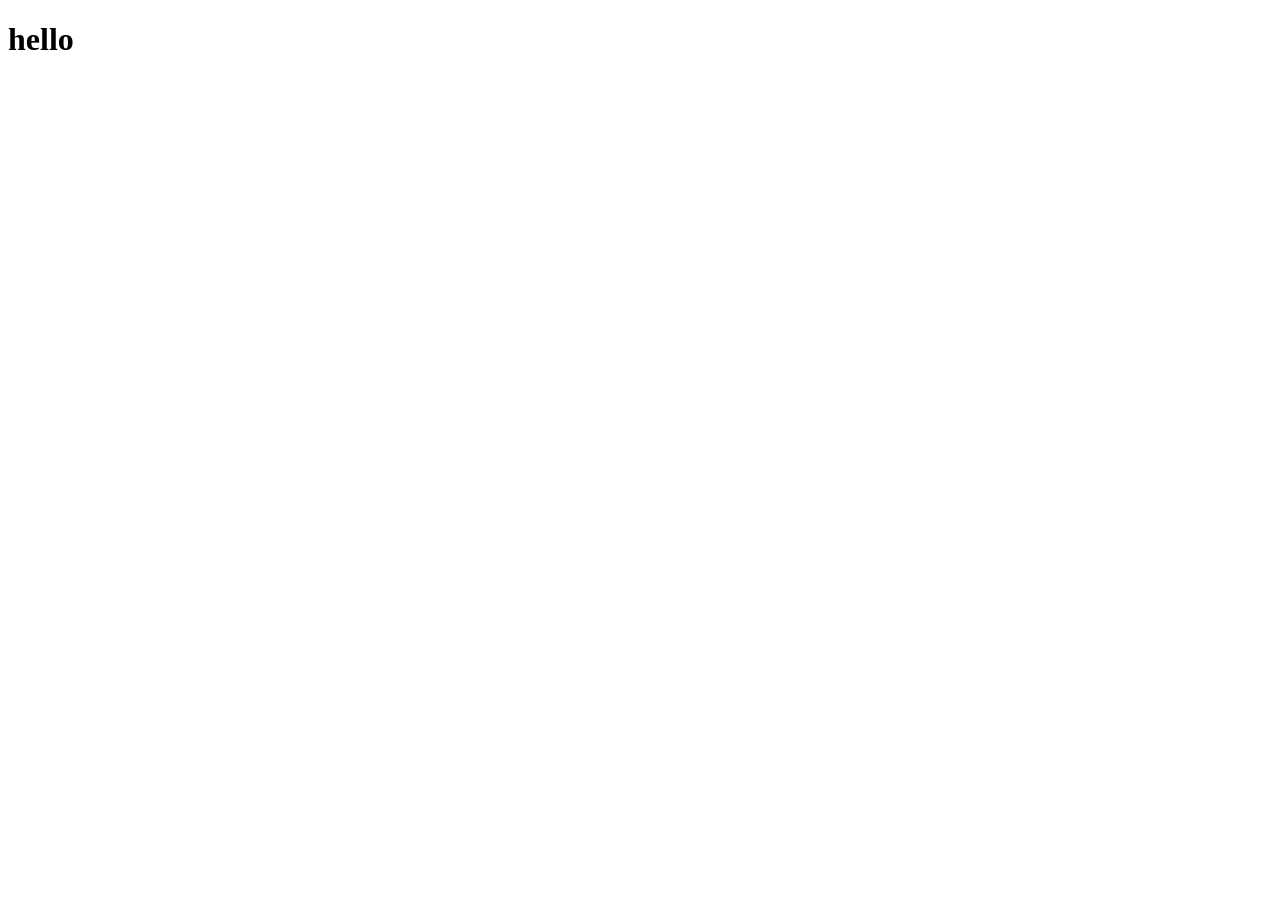
==== commit 755b57d2: "add h1" ====
--- a/index.html
+++ b/index.html
@@ -1,21 +1,28 @@
 <!DOCTYPE html>
 <html lang="en">
     <head>
+        <script async src="https://www.googletagmanager.com/gtag/js?id=G-RF2J2WE7WW"></script>
+        <script>
+            window.dataLayer = window.dataLayer || [];
+            function gtag(){dataLayer.push(arguments);}
+            gtag('js', new Date());
+            gtag('config', 'G-RF2J2WE7WW');
+        </script>
         <meta charset="UTF-8">
         <meta http-equiv="X-UA-Compatible" content="IE=7">
         <meta http-equiv="X-UA-Compatible" content="ie=edge">
         <meta http-equiv="Content-Type" content="text/html;charset=UTF-8">
         <meta name="viewport" content="width=device-width, initial-scale=1.0">
         <meta property="og:title" content="OOGWAY">
-        <meta property="og:description" content="OOGWAY">
+        <meta property="og:description" content="A chadleman's home.">
         <meta property="og:image" content="banner.png">
         <meta property="og:url" content="https://oogway-gc.github.io/">
         <meta property="og:type" content="website">
         <meta name="twitter:card" content="summary_large_image">
         <meta name="twitter:title" content="OOGWAY">
-        <meta name="twitter:description" content="OOGWAY">
+        <meta name="twitter:description" content="A chadleman's home.">
         <meta name="twitter:image" content="banner.png">
-        <meta name="description" content="OOGWAY">
+        <meta name="description" content="A chadleman's home.">
         <meta name="keywords" content="OOGWAY">
         <meta name="author" content="OOGWAY">
         <meta name="robots" content="index, follow">
@@ -24,5 +31,6 @@
         <script src="https://isaiahnoelpulidosalazar.github.io/js/ECStyleSheet.js"></script>
     </head>
     <body>
+        <h1 class="margin-0">hello</h1>
     </body>
 </html>
